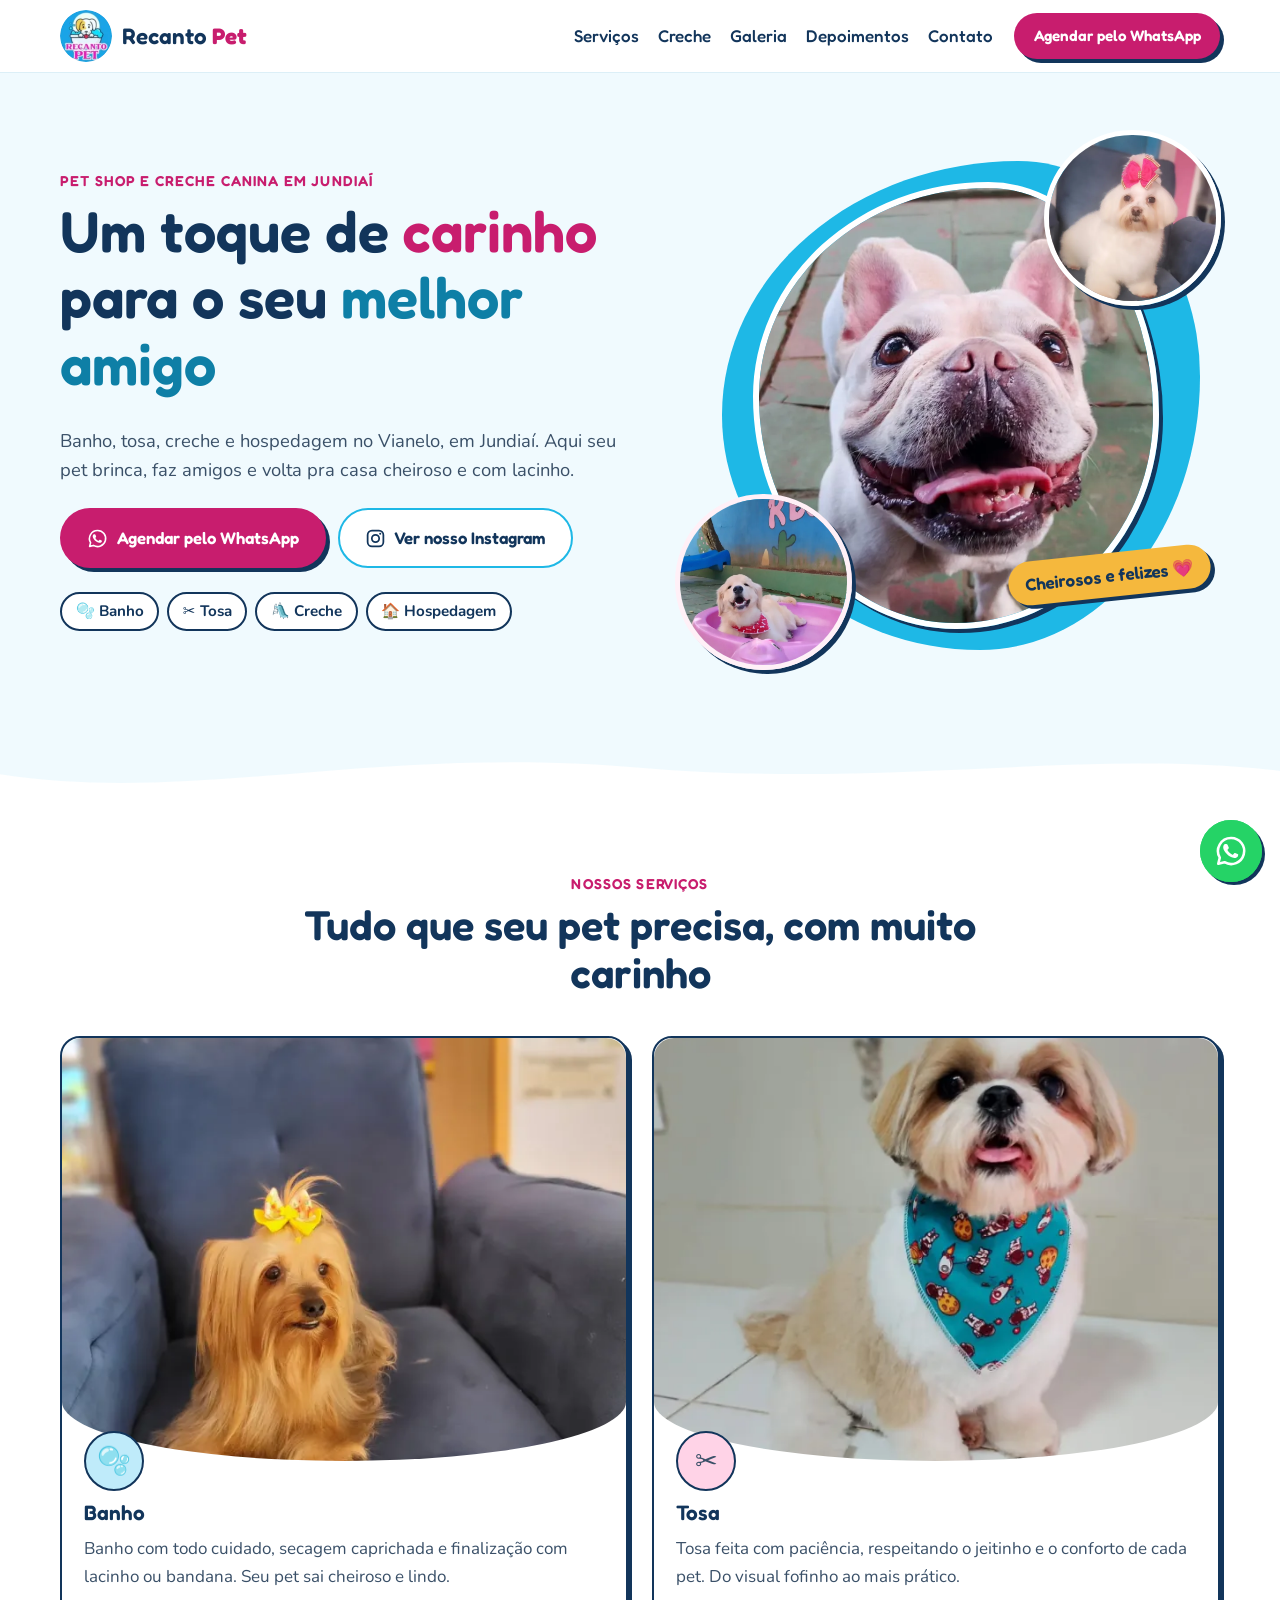
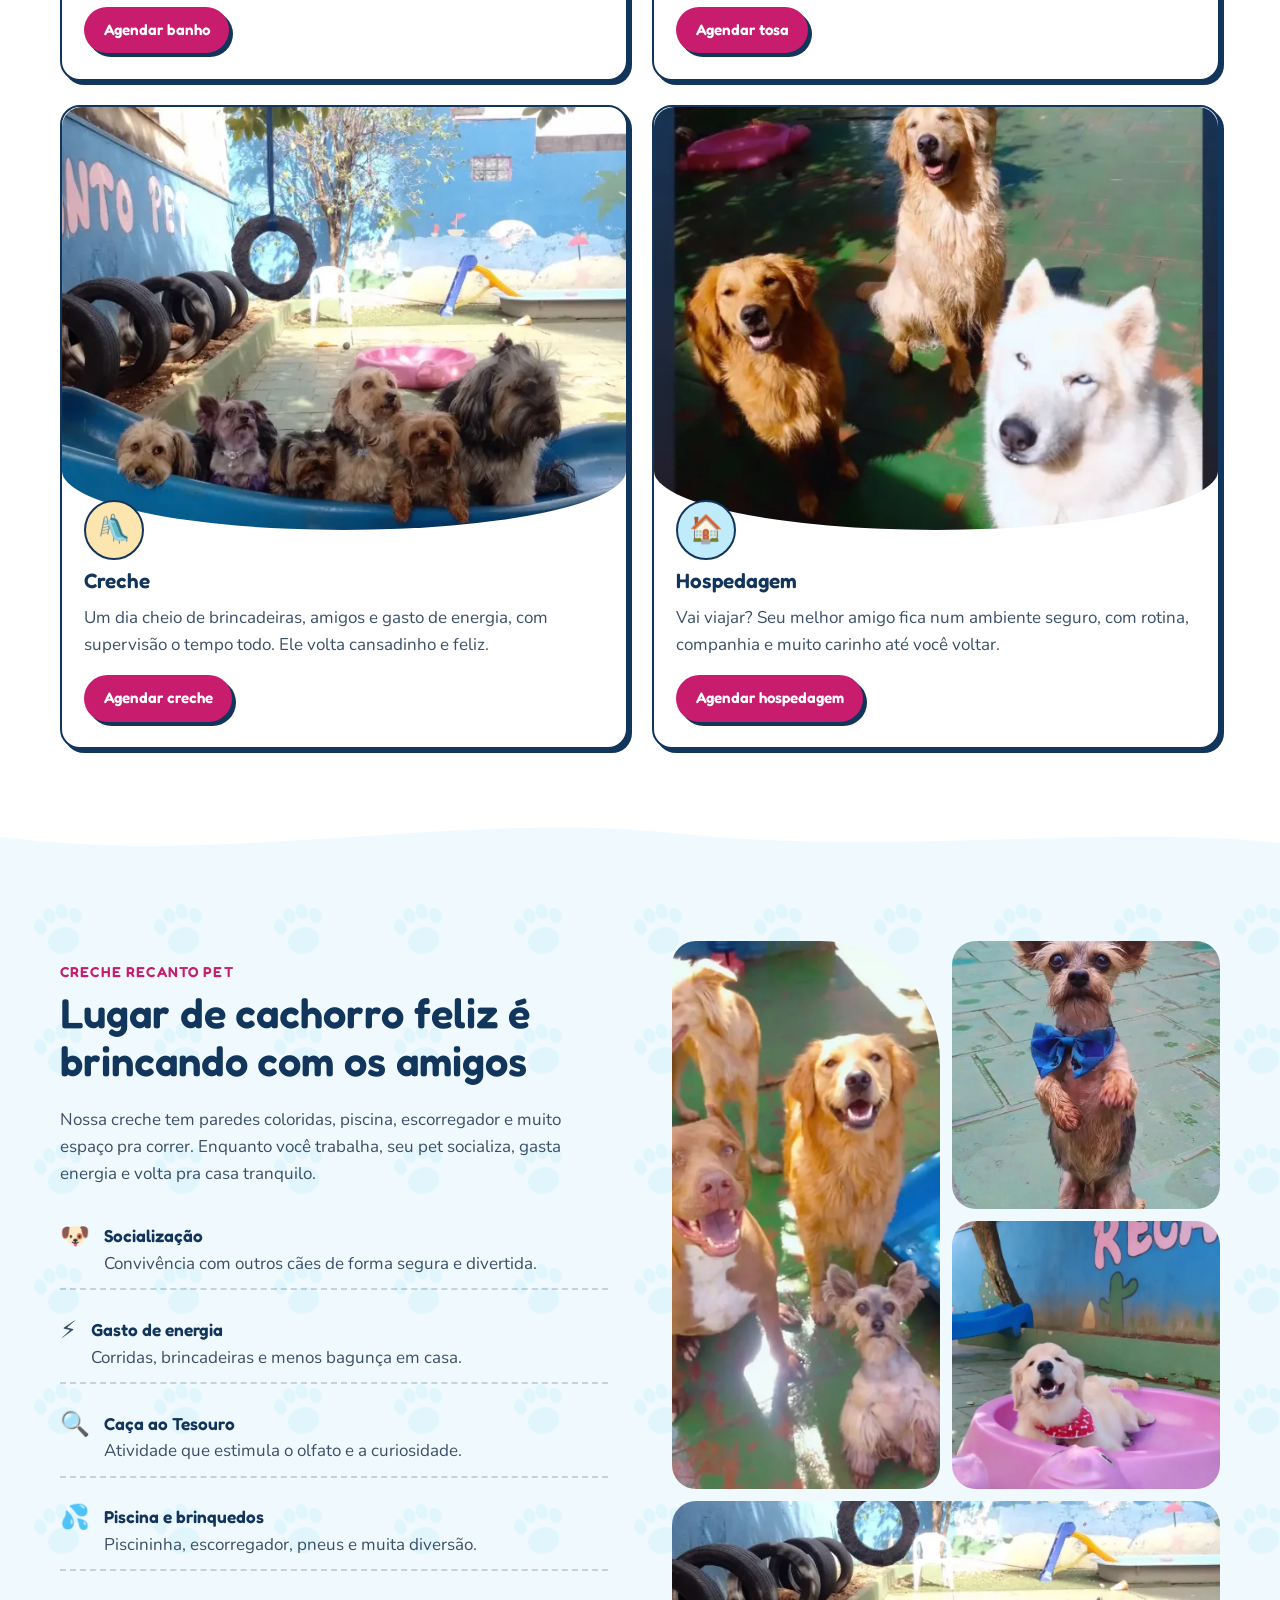
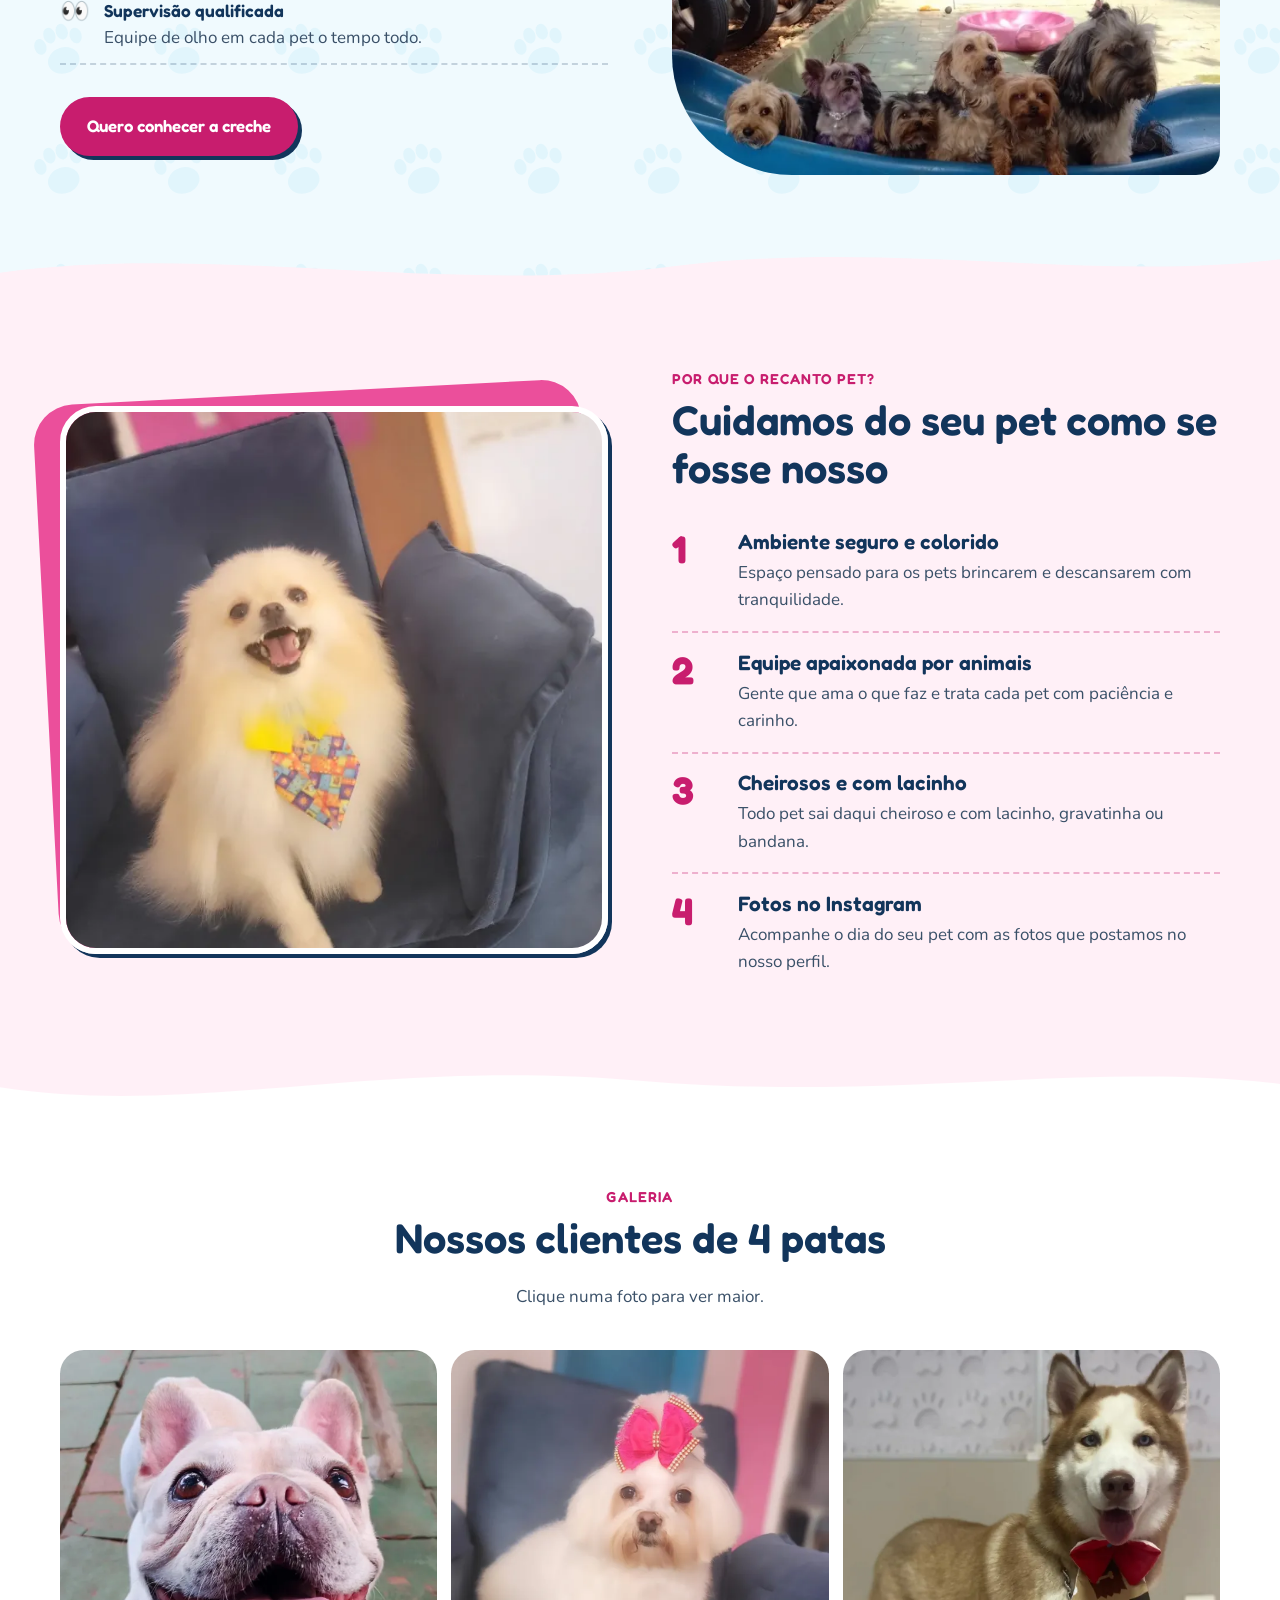
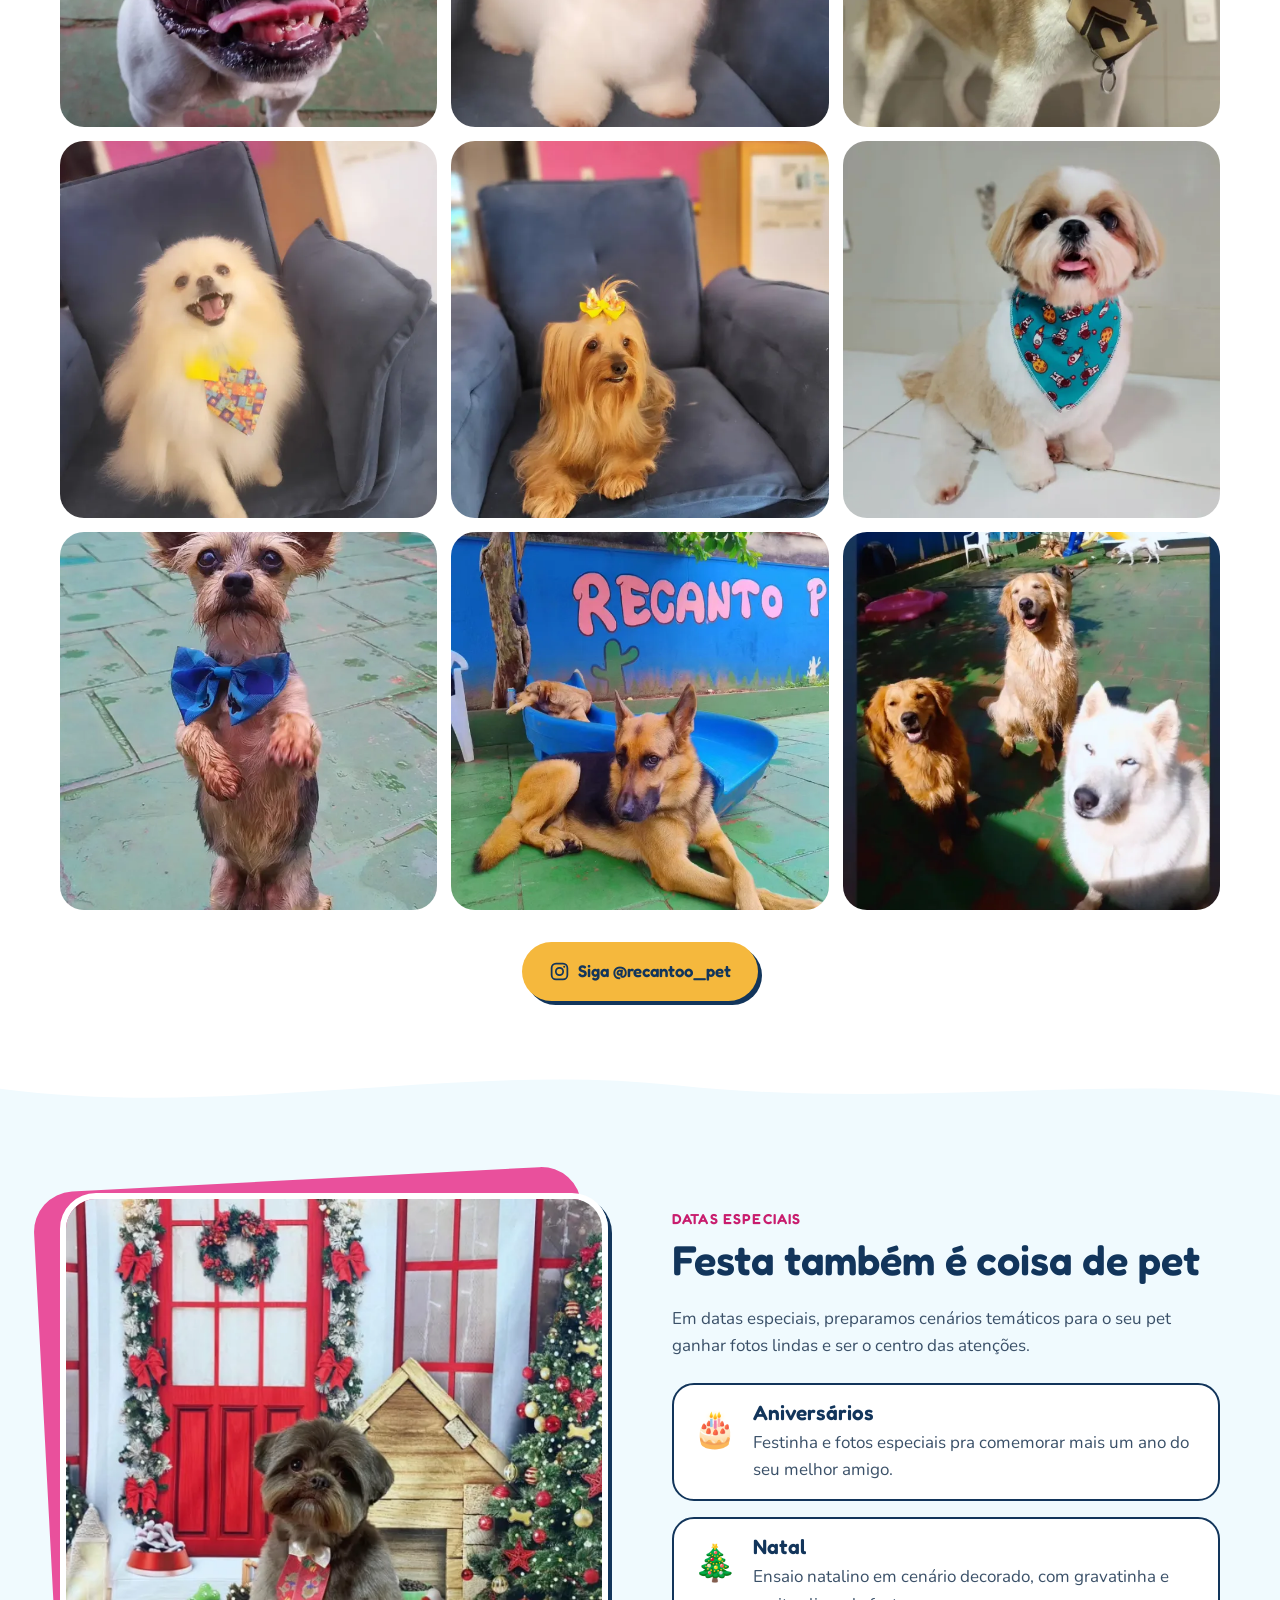
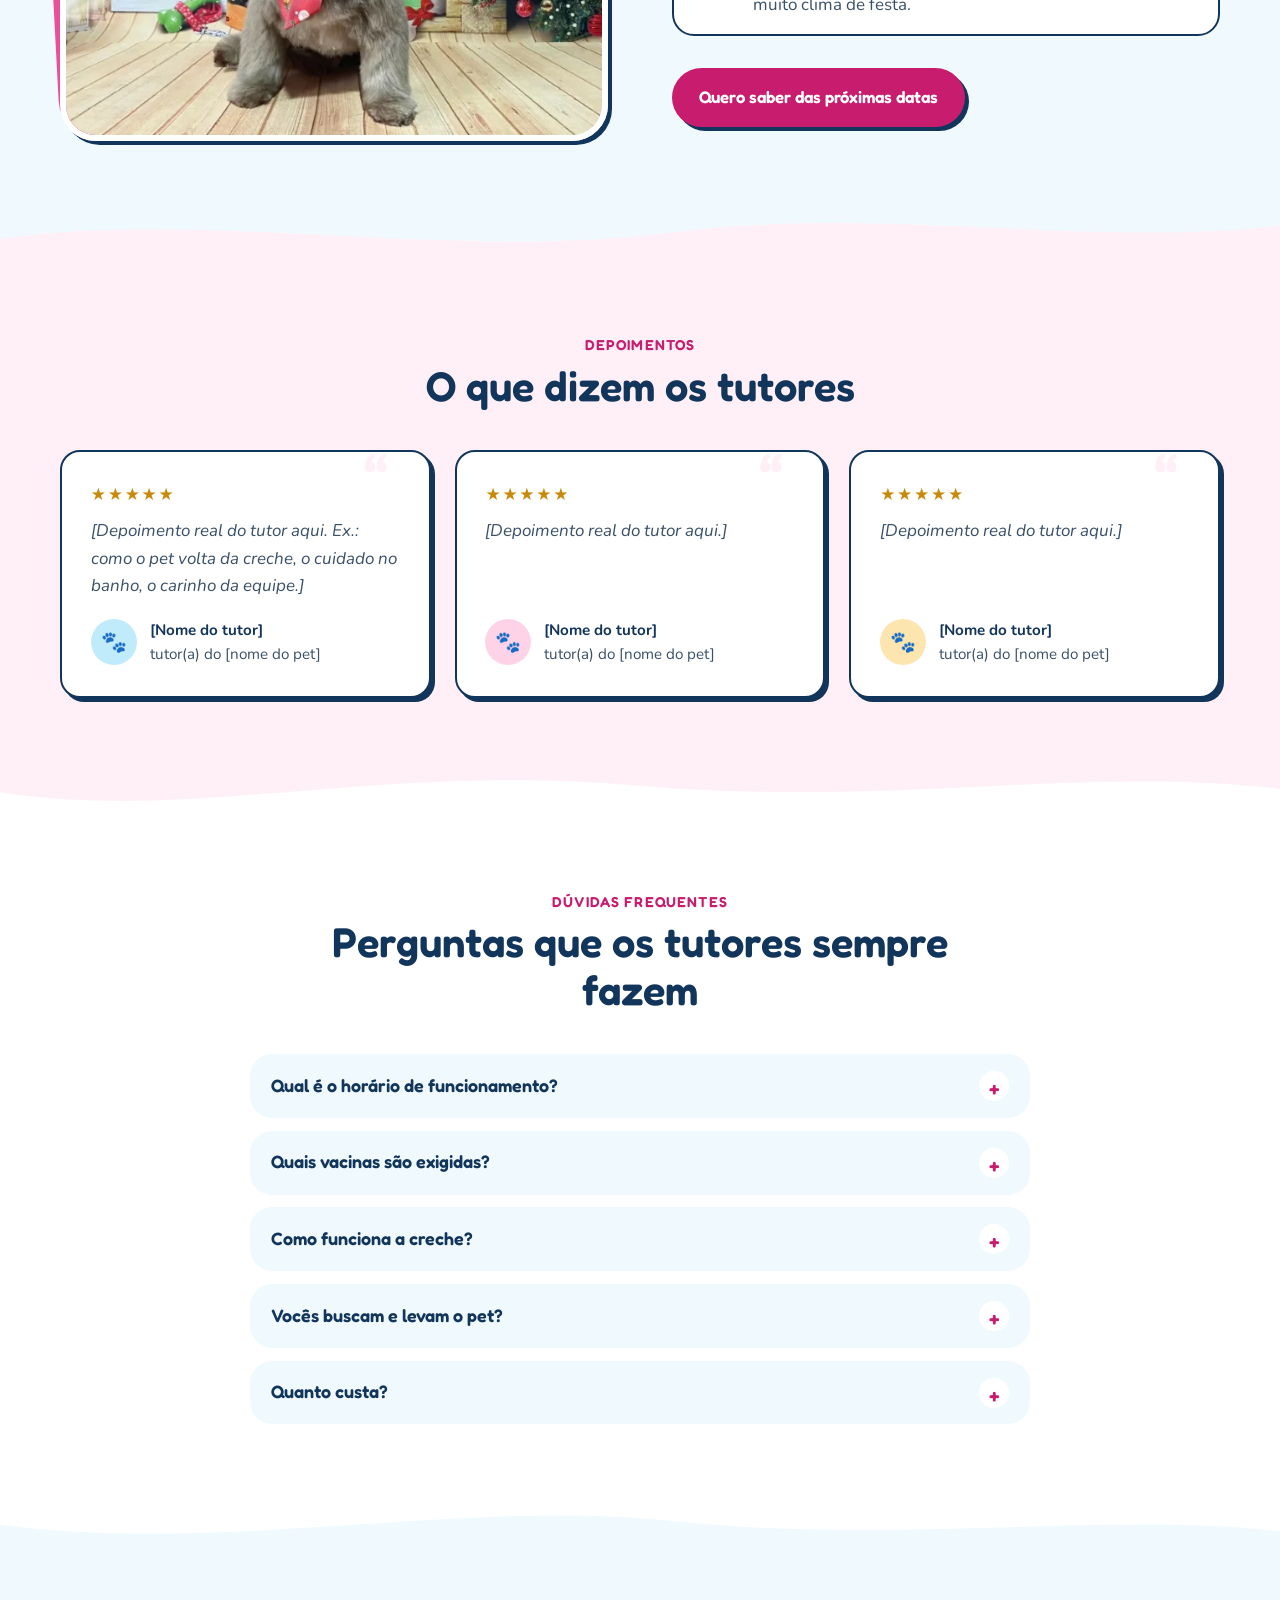
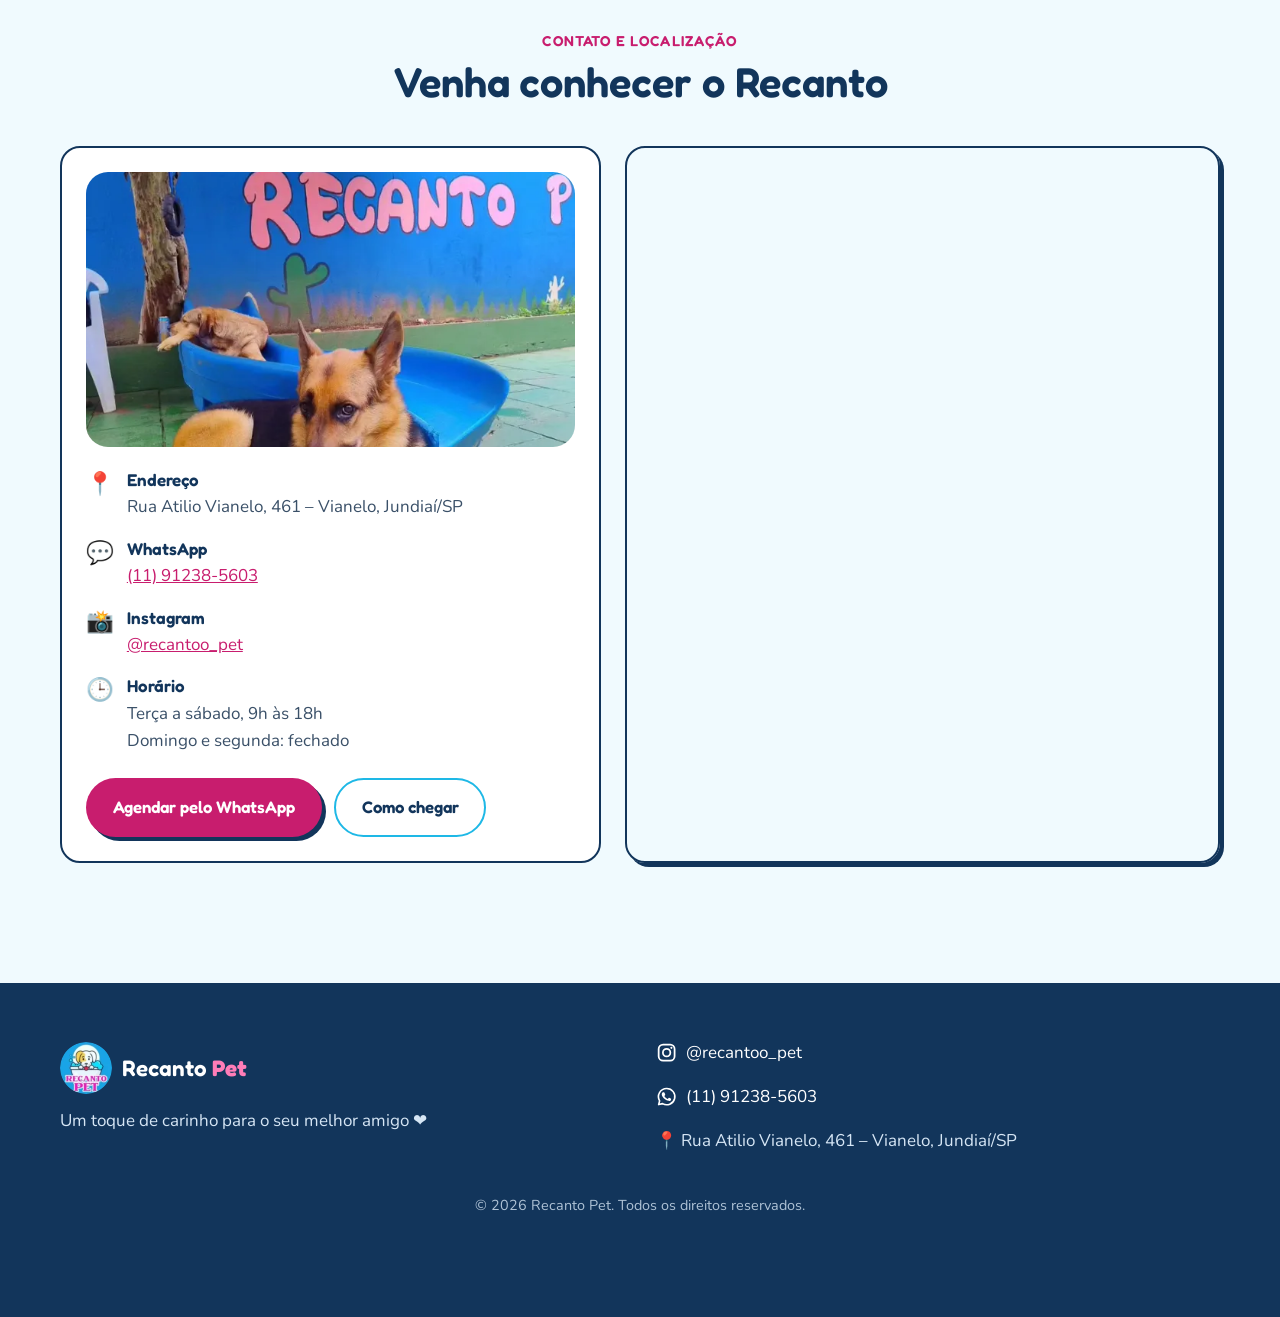
==== index.html @ be32849e "Primeiro commit" ====
<!doctype html>
<html lang="pt-BR">
<head>
<meta charset="utf-8">
<meta name="viewport" content="width=device-width, initial-scale=1">
<title>Recanto Pet | Banho, Tosa, Creche e Hospedagem em Jundiaí</title>
<meta name="description" content="Banho, tosa, creche e hospedagem para cães no Vianelo, em Jundiaí/SP. Ambiente seguro e colorido, equipe apaixonada por animais e muito carinho. Agende pelo WhatsApp!">
<meta name="theme-color" content="#1EB8E6">
<link rel="canonical" href="https://recantopet.pages.dev/">
<meta property="og:type" content="website">
<meta property="og:url" content="https://recantopet.pages.dev/">
<meta property="og:locale" content="pt_BR">
<meta property="og:site_name" content="Recanto Pet">
<meta property="og:title" content="Recanto Pet | Banho, Tosa, Creche e Hospedagem em Jundiaí">
<meta property="og:description" content="Um toque de carinho para o seu melhor amigo ❤️">
<meta property="og:image" content="https://recantopet.pages.dev/assets/img/recanto-pet-banho-tosa-creche-jundiai-og.jpg">
<meta property="og:image:width" content="1200">
<meta property="og:image:height" content="630">
<meta property="og:image:alt" content="Recanto Pet – Um toque de carinho para o seu melhor amigo">
<meta name="twitter:card" content="summary_large_image">
<link rel="icon" type="image/png" sizes="32x32" href="favicon-32.png">
<link rel="apple-touch-icon" href="apple-touch-icon.png">
<link rel="manifest" href="site.webmanifest">
<link rel="preconnect" href="https://fonts.googleapis.com">
<link rel="preconnect" href="https://fonts.gstatic.com" crossorigin>
<link href="https://fonts.googleapis.com/css2?family=Fredoka:wght@500;600;700&family=Nunito:wght@400;600;700;800&display=swap" rel="stylesheet">
<link rel="preload" as="image" imagesrcset="assets/img/bulldog-frances-sorriso-640.webp 640w, assets/img/bulldog-frances-sorriso-1080.webp 1080w" imagesizes="(min-width:900px) 540px, 92vw">
<link rel="stylesheet" href="style.css">
<script>document.documentElement.classList.add('js')</script>

<script type="application/ld+json">
{
  "@context": "https://schema.org",
  "@type": ["PetStore", "LocalBusiness"],
  "name": "Recanto Pet",
  "slogan": "Um toque de carinho para o seu melhor amigo",
  "description": "Banho, tosa, creche e hospedagem para cães em Jundiaí/SP.",
  "url": "https://recantopet.pages.dev/",
  "image": "https://recantopet.pages.dev/assets/img/recanto-pet-banho-tosa-creche-jundiai-og.jpg",
  "logo": "https://recantopet.pages.dev/assets/img/icone-192.png",
  "telephone": "+55-11-91238-5603",
  "openingHoursSpecification": [{"@type": "OpeningHoursSpecification", "dayOfWeek": ["Tuesday","Wednesday","Thursday","Friday","Saturday"], "opens": "09:00", "closes": "18:00"}],
  "address": {
    "@type": "PostalAddress",
    "streetAddress": "Rua Atilio Vianelo, 461 – Vianelo",
    "addressLocality": "Jundiaí",
    "addressRegion": "SP",
    "addressCountry": "BR"
  },
  "areaServed": "Jundiaí – SP",
  "sameAs": ["https://www.instagram.com/recantoo_pet/"],
  "makesOffer": [
    {"@type": "Offer", "itemOffered": {"@type": "Service", "name": "Banho"}},
    {"@type": "Offer", "itemOffered": {"@type": "Service", "name": "Tosa"}},
    {"@type": "Offer", "itemOffered": {"@type": "Service", "name": "Creche canina"}},
    {"@type": "Offer", "itemOffered": {"@type": "Service", "name": "Hospedagem"}}
  ]
}
</script>
</head>
<body>
<a class="skip" href="#conteudo">Pular para o conteúdo</a>

<!-- ============ HEADER ============ -->
<header class="header">
  <div class="container header-inner">
    <a href="#inicio" class="brand" aria-label="Recanto Pet – voltar ao início">
      <img src="assets/img/recanto-pet-logo-104.webp" alt="" width="52" height="52">
      <span>Recanto <b>Pet</b></span>
    </a>
    <button class="menu-toggle" aria-expanded="false" aria-controls="menu" aria-label="Abrir menu">
      <span></span><span></span><span></span>
    </button>
    <nav id="menu" class="nav" aria-label="Menu principal">
      <a href="#servicos">Serviços</a>
      <a href="#creche">Creche</a>
      <a href="#galeria">Galeria</a>
      <a href="#depoimentos">Depoimentos</a>
      <a href="#contato">Contato</a>
      <a class="btn btn-pink btn-sm" href="https://api.whatsapp.com/send?phone=5511912385603&text=Ol%C3%A1!%20Vim%20pelo%20site%20e%20gostaria%20de%20agendar%20um%20hor%C3%A1rio%20para%20meu%20pet%20%F0%9F%90%B6" target="_blank" rel="noopener">Agendar pelo WhatsApp</a>
    </nav>
  </div>
</header>

<main id="conteudo">

<!-- ============ HERO ============ -->
<section id="inicio" class="hero bg-blue">
  <div class="bubbles" aria-hidden="true"><i></i><i></i><i></i><i></i><i></i><i></i></div>
  <div class="container hero-grid">
    <div class="hero-text reveal">
      <p class="eyebrow">Pet shop e creche canina em Jundiaí</p>
      <h1>Um toque de <span class="hl-pink">carinho</span> para o seu <span class="hl-blue">melhor amigo</span></h1>
      <p class="lead">Banho, tosa, creche e hospedagem no Vianelo, em Jundiaí. Aqui seu pet brinca, faz amigos e volta pra casa cheiroso e com lacinho.</p>
      <div class="cta-row">
        <a class="btn btn-pink" href="https://api.whatsapp.com/send?phone=5511912385603&text=Ol%C3%A1!%20Vim%20pelo%20site%20e%20gostaria%20de%20agendar%20um%20hor%C3%A1rio%20para%20meu%20pet%20%F0%9F%90%B6" target="_blank" rel="noopener">
          <svg class="ico" viewBox="0 0 24 24" aria-hidden="true"><use href="#i-wa"/></svg> Agendar pelo WhatsApp
        </a>
        <a class="btn btn-ghost" href="https://www.instagram.com/recantoo_pet/" target="_blank" rel="noopener">
          <svg class="ico" viewBox="0 0 24 24" aria-hidden="true"><use href="#i-ig"/></svg> Ver nosso Instagram
        </a>
      </div>
      <ul class="chips" aria-label="Serviços">
        <li>🫧 Banho</li><li>✂️ Tosa</li><li>🛝 Creche</li><li>🏠 Hospedagem</li>
      </ul>
    </div>

    <div class="hero-collage reveal" aria-label="Fotos de clientes do Recanto Pet">
      <div class="blob-bg" aria-hidden="true"></div>
      <img class="hc-main" src="assets/img/bulldog-frances-sorriso-1080.webp" srcset="assets/img/bulldog-frances-sorriso-640.webp 640w, assets/img/bulldog-frances-sorriso-1080.webp 1080w" sizes="(min-width:900px) 540px, 92vw" alt="Bulldog francês branco sorrindo com a língua de fora no pátio da creche" width="1246" height="1440" fetchpriority="high">
      <img class="hc-a" src="assets/img/banho-tosa-maltes-laco-1080.webp" srcset="assets/img/banho-tosa-maltes-laco-640.webp 640w, assets/img/banho-tosa-maltes-laco-1080.webp 1080w" sizes="180px" alt="Maltês branquinho após o banho, com laço pink de strass" width="1298" height="1440" loading="lazy">
      <img class="hc-b" src="assets/img/creche-filhote-piscina-1080.webp" srcset="assets/img/creche-filhote-piscina-640.webp 640w, assets/img/creche-filhote-piscina-1080.webp 1080w" sizes="180px" alt="Filhote de golden retriever sorrindo dentro da piscininha rosa" width="1440" height="1678" loading="lazy">
      <span class="sticker">Cheirosos e felizes 💗</span>
    </div>
  </div>
  <svg class="wave" viewBox="0 0 1440 90" preserveAspectRatio="none" aria-hidden="true" style="color:#fff"><path d="M0,50 C220,95 420,5 720,40 C1000,72 1220,10 1440,45 L1440,90 L0,90Z"/></svg>
</section>

<!-- ============ SERVIÇOS ============ -->
<section id="servicos" class="section bg-white">
  <div class="container">
    <header class="section-head reveal">
      <p class="eyebrow">Nossos serviços</p>
      <h2>Tudo que seu pet precisa, com muito carinho</h2>
    </header>
    <div class="cards-4">
      <article class="service reveal">
        <div class="service-photo"><img src="assets/img/banho-tosa-yorkshire-laco-1080.webp" srcset="assets/img/banho-tosa-yorkshire-laco-640.webp 640w, assets/img/banho-tosa-yorkshire-laco-1080.webp 1080w" sizes="(min-width:1160px) 560px, (min-width:640px) 46vw, 92vw" alt="Yorkshire de pelo longo e brilhante com laço amarelo, sentado no sofá azul" loading="lazy" width="1440" height="1440"></div>
        <span class="badge b-blue" aria-hidden="true">🫧</span>
        <h3>Banho</h3>
        <p>Banho com todo cuidado, secagem caprichada e finalização com lacinho ou bandana. Seu pet sai cheiroso e lindo.</p>
        <a class="btn btn-pink btn-sm" href="https://api.whatsapp.com/send?phone=5511912385603&text=Ol%C3%A1!%20Vim%20pelo%20site%20e%20gostaria%20de%20agendar%20um%20banho%20para%20meu%20pet%20%F0%9F%90%B6" target="_blank" rel="noopener">Agendar banho</a>
      </article>
      <article class="service reveal">
        <div class="service-photo"><img src="assets/img/banho-tosa-shihtzu-bandana-1080.webp" srcset="assets/img/banho-tosa-shihtzu-bandana-640.webp 640w, assets/img/banho-tosa-shihtzu-bandana-1080.webp 1080w" sizes="(min-width:1160px) 560px, (min-width:640px) 46vw, 92vw" alt="Shih tzu tosado com bandana azul de astronautas" loading="lazy" width="1440" height="1440"></div>
        <span class="badge b-pink" aria-hidden="true">✂️</span>
        <h3>Tosa</h3>
        <p>Tosa feita com paciência, respeitando o jeitinho e o conforto de cada pet. Do visual fofinho ao mais prático.</p>
        <a class="btn btn-pink btn-sm" href="https://api.whatsapp.com/send?phone=5511912385603&text=Ol%C3%A1!%20Vim%20pelo%20site%20e%20gostaria%20de%20agendar%20uma%20tosa%20para%20meu%20pet%20%F0%9F%90%B6" target="_blank" rel="noopener">Agendar tosa</a>
      </article>
      <article class="service reveal">
        <div class="service-photo"><img src="assets/img/creche-turma-escorregador-1080.webp" srcset="assets/img/creche-turma-escorregador-640.webp 640w, assets/img/creche-turma-escorregador-1080.webp 1080w" sizes="(min-width:1160px) 560px, (min-width:640px) 46vw, 92vw" alt="Turminha de seis cachorros pequenos juntinhos no escorregador azul da creche" loading="lazy" width="1080" height="1080"></div>
        <span class="badge b-yellow" aria-hidden="true">🛝</span>
        <h3>Creche</h3>
        <p>Um dia cheio de brincadeiras, amigos e gasto de energia, com supervisão o tempo todo. Ele volta cansadinho e feliz.</p>
        <a class="btn btn-pink btn-sm" href="https://api.whatsapp.com/send?phone=5511912385603&text=Ol%C3%A1!%20Vim%20pelo%20site%20e%20gostaria%20de%20saber%20sobre%20a%20creche%20para%20meu%20pet%20%F0%9F%90%B6" target="_blank" rel="noopener">Agendar creche</a>
      </article>
      <article class="service reveal">
        <div class="service-photo"><img src="assets/img/creche-goldens-husky-1080.webp" srcset="assets/img/creche-goldens-husky-640.webp 640w, assets/img/creche-goldens-husky-1080.webp 1080w" sizes="(min-width:1160px) 560px, (min-width:640px) 46vw, 92vw" alt="Dois golden retrievers e um husky branco de olhos azuis sentados no pátio ao sol" loading="lazy" width="1251" height="1440"></div>
        <span class="badge b-blue" aria-hidden="true">🏠</span>
        <h3>Hospedagem</h3>
        <p>Vai viajar? Seu melhor amigo fica num ambiente seguro, com rotina, companhia e muito carinho até você voltar.</p>
        <a class="btn btn-pink btn-sm" href="https://api.whatsapp.com/send?phone=5511912385603&text=Ol%C3%A1!%20Vim%20pelo%20site%20e%20gostaria%20de%20saber%20sobre%20a%20hospedagem%20para%20meu%20pet%20%F0%9F%90%B6" target="_blank" rel="noopener">Agendar hospedagem</a>
      </article>
    </div>
  </div>
  <svg class="wave" viewBox="0 0 1440 90" preserveAspectRatio="none" aria-hidden="true" style="color:#F0FAFE"><path d="M0,40 C260,85 520,0 760,35 C1010,70 1240,20 1440,50 L1440,90 L0,90Z"/></svg>
</section>

<!-- ============ CRECHE ============ -->
<section id="creche" class="section bg-blue paws">
  <div class="container split">
    <div class="split-text reveal">
      <p class="eyebrow">Creche Recanto Pet</p>
      <h2>Lugar de cachorro feliz é brincando com os amigos</h2>
      <p>Nossa creche tem paredes coloridas, piscina, escorregador e muito espaço pra correr. Enquanto você trabalha, seu pet socializa, gasta energia e volta pra casa tranquilo.</p>
      <ul class="feature-list">
        <li><span aria-hidden="true">🐶</span><div><b>Socialização</b>Convivência com outros cães de forma segura e divertida.</div></li>
        <li><span aria-hidden="true">⚡</span><div><b>Gasto de energia</b>Corridas, brincadeiras e menos bagunça em casa.</div></li>
        <li><span aria-hidden="true">🔍</span><div><b>Caça ao Tesouro</b>Atividade que estimula o olfato e a curiosidade.</div></li>
        <li><span aria-hidden="true">💦</span><div><b>Piscina e brinquedos</b>Piscininha, escorregador, pneus e muita diversão.</div></li>
        <li><span aria-hidden="true">👀</span><div><b>Supervisão qualificada</b>Equipe de olho em cada pet o tempo todo.</div></li>
      </ul>
      <a class="btn btn-pink" href="https://api.whatsapp.com/send?phone=5511912385603&text=Ol%C3%A1!%20Vim%20pelo%20site%20e%20gostaria%20de%20saber%20sobre%20a%20creche%20para%20meu%20pet%20%F0%9F%90%B6" target="_blank" rel="noopener">Quero conhecer a creche</a>
    </div>
    <div class="mosaic reveal">
      <img class="m1" src="assets/img/creche-turma-pitbull-golden-1080.webp" srcset="assets/img/creche-turma-pitbull-golden-640.webp 640w, assets/img/creche-turma-pitbull-golden-1080.webp 1080w" sizes="(min-width:900px) 280px, 46vw" alt="Pitbull, golden retriever e yorkshire brincando juntos no pátio molhado" loading="lazy" width="1080" height="1440">
      <img class="m2" src="assets/img/creche-yorkie-gravata-azul-1080.webp" srcset="assets/img/creche-yorkie-gravata-azul-640.webp 640w, assets/img/creche-yorkie-gravata-azul-1080.webp 1080w" sizes="(min-width:900px) 280px, 46vw" alt="Yorkshire em pé nas patinhas traseiras usando gravatinha azul de patinhas" loading="lazy" width="1152" height="1440">
      <img class="m3" src="assets/img/creche-filhote-piscina-1080.webp" srcset="assets/img/creche-filhote-piscina-640.webp 640w, assets/img/creche-filhote-piscina-1080.webp 1080w" sizes="(min-width:900px) 280px, 46vw" alt="Filhote de golden retriever com bandana vermelha relaxando na piscininha rosa" loading="lazy" width="1440" height="1678">
      <img class="m4" src="assets/img/creche-turma-escorregador-1080.webp" srcset="assets/img/creche-turma-escorregador-640.webp 640w, assets/img/creche-turma-escorregador-1080.webp 1080w" sizes="(min-width:900px) 280px, 46vw" alt="Seis cachorrinhos pequenos posando no escorregador azul do pátio" loading="lazy" width="1080" height="1080">
    </div>
  </div>
  <svg class="wave" viewBox="0 0 1440 90" preserveAspectRatio="none" aria-hidden="true" style="color:#FFF0F7"><path d="M0,55 C240,10 500,90 760,45 C1000,5 1230,70 1440,35 L1440,90 L0,90Z"/></svg>
</section>

<!-- ============ POR QUE ============ -->
<section id="sobre" class="section bg-pink">
  <div class="container split">
    <figure class="framed reveal">
      <img src="assets/img/banho-tosa-spitz-gravata-1080.webp" srcset="assets/img/banho-tosa-spitz-gravata-640.webp 640w, assets/img/banho-tosa-spitz-gravata-1080.webp 1080w" sizes="(min-width:900px) 540px, 92vw" alt="Spitz alemão branco sorrindo com gravatinha colorida no sofá azul" loading="lazy" width="1202" height="1440">
    </figure>
    <div class="split-text reveal">
      <p class="eyebrow">Por que o Recanto Pet?</p>
      <h2>Cuidamos do seu pet como se fosse nosso</h2>
      <ol class="why">
        <li><span class="why-n" aria-hidden="true">1</span><div><h3>Ambiente seguro e colorido</h3><p>Espaço pensado para os pets brincarem e descansarem com tranquilidade.</p></div></li>
        <li><span class="why-n" aria-hidden="true">2</span><div><h3>Equipe apaixonada por animais</h3><p>Gente que ama o que faz e trata cada pet com paciência e carinho.</p></div></li>
        <li><span class="why-n" aria-hidden="true">3</span><div><h3>Cheirosos e com lacinho</h3><p>Todo pet sai daqui cheiroso e com lacinho, gravatinha ou bandana.</p></div></li>
        <li><span class="why-n" aria-hidden="true">4</span><div><h3>Fotos no Instagram</h3><p>Acompanhe o dia do seu pet com as fotos que postamos no nosso perfil.</p></div></li>
      </ol>
    </div>
  </div>
  <svg class="wave" viewBox="0 0 1440 90" preserveAspectRatio="none" aria-hidden="true" style="color:#fff"><path d="M0,50 C220,95 420,5 720,40 C1000,72 1220,10 1440,45 L1440,90 L0,90Z"/></svg>
</section>

<!-- ============ GALERIA ============ -->
<section id="galeria" class="section bg-white">
  <div class="container">
    <header class="section-head reveal">
      <p class="eyebrow">Galeria</p>
      <h2>Nossos clientes de 4 patas</h2>
      <p>Clique numa foto para ver maior.</p>
    </header>
    <div class="gallery reveal">
      <a href="assets/img/bulldog-frances-sorriso-1080.webp"><img src="assets/img/bulldog-frances-sorriso-1080.webp" srcset="assets/img/bulldog-frances-sorriso-640.webp 640w, assets/img/bulldog-frances-sorriso-1080.webp 1080w" sizes="(min-width:1160px) 380px, 32vw" alt="Bulldog francês branco sorrindo para a câmera" loading="lazy" width="1246" height="1440"></a>
      <a href="assets/img/banho-tosa-maltes-laco-1080.webp"><img src="assets/img/banho-tosa-maltes-laco-1080.webp" srcset="assets/img/banho-tosa-maltes-laco-640.webp 640w, assets/img/banho-tosa-maltes-laco-1080.webp 1080w" sizes="(min-width:1160px) 380px, 32vw" alt="Maltês branco com laço pink de strass após o banho" loading="lazy" width="1298" height="1440"></a>
      <a href="assets/img/banho-tosa-husky-gravata-1080.webp"><img src="assets/img/banho-tosa-husky-gravata-1080.webp" srcset="assets/img/banho-tosa-husky-gravata-640.webp 640w, assets/img/banho-tosa-husky-gravata-1080.webp 1080w" sizes="(min-width:1160px) 380px, 32vw" alt="Husky siberiano avermelhado de gravata com gola vermelha" loading="lazy" width="1440" height="1440"></a>
      <a href="assets/img/banho-tosa-spitz-gravata-1080.webp"><img src="assets/img/banho-tosa-spitz-gravata-1080.webp" srcset="assets/img/banho-tosa-spitz-gravata-640.webp 640w, assets/img/banho-tosa-spitz-gravata-1080.webp 1080w" sizes="(min-width:1160px) 380px, 32vw" alt="Spitz alemão branco sorrindo com gravatinha colorida no sofá azul" loading="lazy" width="1202" height="1440"></a>
      <a href="assets/img/banho-tosa-yorkshire-laco-1080.webp"><img src="assets/img/banho-tosa-yorkshire-laco-1080.webp" srcset="assets/img/banho-tosa-yorkshire-laco-640.webp 640w, assets/img/banho-tosa-yorkshire-laco-1080.webp 1080w" sizes="(min-width:1160px) 380px, 32vw" alt="Yorkshire de pelo longo com laço amarelo no sofá azul" loading="lazy" width="1440" height="1440"></a>
      <a href="assets/img/banho-tosa-shihtzu-bandana-1080.webp"><img src="assets/img/banho-tosa-shihtzu-bandana-1080.webp" srcset="assets/img/banho-tosa-shihtzu-bandana-640.webp 640w, assets/img/banho-tosa-shihtzu-bandana-1080.webp 1080w" sizes="(min-width:1160px) 380px, 32vw" alt="Shih tzu com bandana azul de astronautas" loading="lazy" width="1440" height="1440"></a>
      <a href="assets/img/creche-yorkie-gravata-azul-1080.webp"><img src="assets/img/creche-yorkie-gravata-azul-1080.webp" srcset="assets/img/creche-yorkie-gravata-azul-640.webp 640w, assets/img/creche-yorkie-gravata-azul-1080.webp 1080w" sizes="(min-width:1160px) 380px, 32vw" alt="Yorkshire em pé com gravatinha azul" loading="lazy" width="1152" height="1440"></a>
      <a href="assets/img/creche-pastor-fachada-1080.webp"><img src="assets/img/creche-pastor-fachada-1080.webp" srcset="assets/img/creche-pastor-fachada-640.webp 640w, assets/img/creche-pastor-fachada-1080.webp 1080w" sizes="(min-width:1160px) 380px, 32vw" alt="Pastor alemão deitado em frente ao muro pintado do Recanto Pet" loading="lazy" width="1440" height="1800"></a>
      <a href="assets/img/creche-goldens-husky-1080.webp"><img src="assets/img/creche-goldens-husky-1080.webp" srcset="assets/img/creche-goldens-husky-640.webp 640w, assets/img/creche-goldens-husky-1080.webp 1080w" sizes="(min-width:1160px) 380px, 32vw" alt="Dois goldens e um husky branco no pátio da creche" loading="lazy" width="1251" height="1440"></a>
    </div>
    <div class="center reveal">
      <a class="btn btn-ig" href="https://www.instagram.com/recantoo_pet/" target="_blank" rel="noopener">
        <svg class="ico" viewBox="0 0 24 24" aria-hidden="true"><use href="#i-ig"/></svg> Siga @recantoo_pet
      </a>
    </div>
  </div>
  <svg class="wave" viewBox="0 0 1440 90" preserveAspectRatio="none" aria-hidden="true" style="color:#F0FAFE"><path d="M0,40 C260,85 520,0 760,35 C1010,70 1240,20 1440,50 L1440,90 L0,90Z"/></svg>
</section>

<!-- ============ DATAS ESPECIAIS ============ -->
<section id="datas" class="section bg-blue">
  <div class="container split split-rev">
    <div class="split-text reveal">
      <p class="eyebrow">Datas especiais</p>
      <h2>Festa também é coisa de pet</h2>
      <p>Em datas especiais, preparamos cenários temáticos para o seu pet ganhar fotos lindas e ser o centro das atenções.</p>
      <div class="event-cards">
        <div class="event"><span aria-hidden="true">🎂</span><div><h3>Aniversários</h3><p>Festinha e fotos especiais pra comemorar mais um ano do seu melhor amigo.</p></div></div>
        <div class="event"><span aria-hidden="true">🎄</span><div><h3>Natal</h3><p>Ensaio natalino em cenário decorado, com gravatinha e muito clima de festa.</p></div></div>
      </div>
      <a class="btn btn-pink" href="https://api.whatsapp.com/send?phone=5511912385603&text=Ol%C3%A1!%20Vim%20pelo%20site%20e%20gostaria%20de%20saber%20sobre%20os%20ensaios%20tem%C3%A1ticos%20%F0%9F%90%B6" target="_blank" rel="noopener">Quero saber das próximas datas</a>
    </div>
    <figure class="framed reveal">
      <img src="assets/img/natal-cenario-1080.webp" srcset="assets/img/natal-cenario-640.webp 640w, assets/img/natal-cenario-1080.webp 1080w" sizes="(min-width:900px) 540px, 92vw" alt="Cachorrinho de pelagem chocolate com gravata natalina em cenário de Natal com árvore, porta vermelha e casinha" loading="lazy" width="1440" height="1440">
    </figure>
  </div>
  <svg class="wave" viewBox="0 0 1440 90" preserveAspectRatio="none" aria-hidden="true" style="color:#FFF0F7"><path d="M0,55 C240,10 500,90 760,45 C1000,5 1230,70 1440,35 L1440,90 L0,90Z"/></svg>
</section>

<!-- ============ DEPOIMENTOS ============ -->
<!-- EDITAR: troque os 3 textos abaixo por feedbacks reais de tutores (nome, nome do pet e o depoimento). -->
<section id="depoimentos" class="section bg-pink">
  <div class="container">
    <header class="section-head reveal">
      <p class="eyebrow">Depoimentos</p>
      <h2>O que dizem os tutores</h2>
    </header>
    <div class="cards-3">
      <figure class="quote reveal">
        <div class="stars" aria-label="5 estrelas">★★★★★</div>
        <blockquote>[Depoimento real do tutor aqui. Ex.: como o pet volta da creche, o cuidado no banho, o carinho da equipe.]</blockquote>
        <figcaption><span class="avatar" aria-hidden="true">🐾</span><span><b>[Nome do tutor]</b>tutor(a) do [nome do pet]</span></figcaption>
      </figure>
      <figure class="quote reveal">
        <div class="stars" aria-label="5 estrelas">★★★★★</div>
        <blockquote>[Depoimento real do tutor aqui.]</blockquote>
        <figcaption><span class="avatar a-pink" aria-hidden="true">🐾</span><span><b>[Nome do tutor]</b>tutor(a) do [nome do pet]</span></figcaption>
      </figure>
      <figure class="quote reveal">
        <div class="stars" aria-label="5 estrelas">★★★★★</div>
        <blockquote>[Depoimento real do tutor aqui.]</blockquote>
        <figcaption><span class="avatar a-yellow" aria-hidden="true">🐾</span><span><b>[Nome do tutor]</b>tutor(a) do [nome do pet]</span></figcaption>
      </figure>
    </div>
  </div>
  <svg class="wave" viewBox="0 0 1440 90" preserveAspectRatio="none" aria-hidden="true" style="color:#fff"><path d="M0,50 C220,95 420,5 720,40 C1000,72 1220,10 1440,45 L1440,90 L0,90Z"/></svg>
</section>

<!-- ============ FAQ ============ -->
<!-- EDITAR: complete as respostas marcadas com [ ] com as informações oficiais (vacinas, busca e entrega). -->
<section id="faq" class="section bg-white">
  <div class="container narrow">
    <header class="section-head reveal">
      <p class="eyebrow">Dúvidas frequentes</p>
      <h2>Perguntas que os tutores sempre fazem</h2>
    </header>
    <div class="faq reveal">
      <details>
        <summary>Qual é o horário de funcionamento?</summary>
        <p>De terça a sábado, das 9h às 18h. Domingo e segunda ficamos fechados. Dúvidas? Chame a gente no <a href="https://api.whatsapp.com/send?phone=5511912385603" target="_blank" rel="noopener">WhatsApp (11) 91238-5603</a> que respondemos rapidinho.</p>
      </details>
      <details>
        <summary>Quais vacinas são exigidas?</summary>
        <p>[Preencher com as vacinas exigidas.] Para a segurança de todos os pets, consulte a lista pelo WhatsApp antes do primeiro dia.</p>
      </details>
      <details>
        <summary>Como funciona a creche?</summary>
        <p>Seu pet passa o dia brincando com outros cães sob supervisão da equipe, com piscina, escorregador, brinquedos e atividades como a Caça ao Tesouro, que estimula o olfato e a curiosidade. [Completar com horários de entrada e saída e planos.]</p>
      </details>
      <details>
        <summary>Vocês buscam e levam o pet?</summary>
        <p>[Preencher se há leva e traz e para quais bairros.] Pergunte pelo WhatsApp que explicamos tudo.</p>
      </details>
      <details>
        <summary>Quanto custa?</summary>
        <p>Os valores dependem do porte, da pelagem e do serviço. Mande uma mensagem no WhatsApp contando sobre o seu pet que passamos o orçamento.</p>
      </details>
    </div>
  </div>
  <svg class="wave" viewBox="0 0 1440 90" preserveAspectRatio="none" aria-hidden="true" style="color:#F0FAFE"><path d="M0,40 C260,85 520,0 760,35 C1010,70 1240,20 1440,50 L1440,90 L0,90Z"/></svg>
</section>

<!-- ============ CONTATO ============ -->
<section id="contato" class="section bg-blue">
  <div class="container">
    <header class="section-head reveal">
      <p class="eyebrow">Contato e localização</p>
      <h2>Venha conhecer o Recanto</h2>
    </header>
    <div class="contact">
      <div class="contact-card reveal">
        <img class="contact-photo" src="assets/img/creche-pastor-fachada-1080.webp" srcset="assets/img/creche-pastor-fachada-640.webp 640w, assets/img/creche-pastor-fachada-1080.webp 1080w" sizes="(min-width:900px) 540px, 92vw" alt="Pastor alemão deitado no pátio em frente ao muro azul com o letreiro Recanto Pet" loading="lazy" width="1440" height="1800">
        <ul class="contact-list">
          <li><span aria-hidden="true">📍</span><div><b>Endereço</b>Rua Atilio Vianelo, 461 – Vianelo, Jundiaí/SP</div></li>
          <li><span aria-hidden="true">💬</span><div><b>WhatsApp</b><a href="https://api.whatsapp.com/send?phone=5511912385603&text=Ol%C3%A1!%20Vim%20pelo%20site%20e%20gostaria%20de%20agendar%20um%20hor%C3%A1rio%20para%20meu%20pet%20%F0%9F%90%B6" target="_blank" rel="noopener">(11) 91238-5603</a></div></li>
          <li><span aria-hidden="true">📸</span><div><b>Instagram</b><a href="https://www.instagram.com/recantoo_pet/" target="_blank" rel="noopener">@recantoo_pet</a></div></li>
          <li><span aria-hidden="true">🕒</span><div><b>Horário</b>Terça a sábado, 9h às 18h<br>Domingo e segunda: fechado</div></li>
        </ul>
        <div class="cta-row">
          <a class="btn btn-pink" href="https://api.whatsapp.com/send?phone=5511912385603&text=Ol%C3%A1!%20Vim%20pelo%20site%20e%20gostaria%20de%20agendar%20um%20hor%C3%A1rio%20para%20meu%20pet%20%F0%9F%90%B6" target="_blank" rel="noopener">Agendar pelo WhatsApp</a>
          <a class="btn btn-ghost" href="https://www.google.com/maps/search/?api=1&query=Rua+Atilio+Vianelo+461+Jundia%C3%AD+SP" target="_blank" rel="noopener">Como chegar</a>
        </div>
      </div>
      <div class="map reveal">
        <iframe title="Mapa: Recanto Pet, Rua Atilio Vianelo 461, Jundiaí" src="https://maps.google.com/maps?q=Rua%20Atilio%20Vianelo%2C%20461%2C%20Jundia%C3%AD%20-%20SP&z=16&output=embed" loading="lazy" referrerpolicy="no-referrer-when-downgrade"></iframe>
      </div>
    </div>
  </div>
</section>
</main>

<!-- ============ FOOTER ============ -->
<footer class="footer">
  <div class="container footer-grid">
    <div>
      <a href="#inicio" class="brand brand-light"><img src="assets/img/recanto-pet-logo-104.webp" alt="" width="52" height="52" loading="lazy"><span>Recanto <b>Pet</b></span></a>
      <p class="slogan">Um toque de carinho para o seu melhor amigo ❤️</p>
    </div>
    <ul class="footer-links">
      <li><a href="https://www.instagram.com/recantoo_pet/" target="_blank" rel="noopener"><svg class="ico" viewBox="0 0 24 24" aria-hidden="true"><use href="#i-ig"/></svg> @recantoo_pet</a></li>
      <li><a href="https://api.whatsapp.com/send?phone=5511912385603&text=Ol%C3%A1!%20Vim%20pelo%20site%20e%20gostaria%20de%20agendar%20um%20hor%C3%A1rio%20para%20meu%20pet%20%F0%9F%90%B6" target="_blank" rel="noopener"><svg class="ico" viewBox="0 0 24 24" aria-hidden="true"><use href="#i-wa"/></svg> (11) 91238-5603</a></li>
      <li>📍 Rua Atilio Vianelo, 461 – Vianelo, Jundiaí/SP</li>
    </ul>
  </div>
  <p class="copy">© <span id="ano">2026</span> Recanto Pet. Todos os direitos reservados.</p>
</footer>

<!-- Botão flutuante -->
<a class="wa-float" href="https://api.whatsapp.com/send?phone=5511912385603&text=Ol%C3%A1!%20Vim%20pelo%20site%20e%20gostaria%20de%20agendar%20um%20hor%C3%A1rio%20para%20meu%20pet%20%F0%9F%90%B6" target="_blank" rel="noopener" aria-label="Agendar pelo WhatsApp">
  <svg viewBox="0 0 24 24" aria-hidden="true"><use href="#i-wa"/></svg>
</a>

<!-- Lightbox -->
<dialog id="lightbox" class="lightbox" aria-label="Foto ampliada">
  <button class="lb-close" aria-label="Fechar">✕</button>
  <figure><img src="" alt=""><figcaption></figcaption></figure>
</dialog>

<!-- Ícones -->
<svg width="0" height="0" style="position:absolute" aria-hidden="true">
  <symbol id="i-wa" viewBox="0 0 24 24"><path fill="none" stroke="currentColor" stroke-width="1.8" stroke-linejoin="round" d="M12 2.8a9.2 9.2 0 0 0-7.9 13.9L3 21l4.4-1.1A9.2 9.2 0 1 0 12 2.8z"/><path fill="currentColor" d="M9.2 7.4c-.2-.4-.4-.4-.6-.4h-.5c-.2 0-.5.1-.7.3-.3.3-.9.9-.9 2.2s.9 2.5 1 2.7c.1.2 1.8 2.9 4.5 4 2.2.9 2.7.7 3.2.7.5-.1 1.5-.6 1.7-1.2.2-.6.2-1.1.2-1.2-.1-.1-.2-.2-.5-.3l-1.7-.8c-.2-.1-.4-.1-.6.1l-.8 1c-.1.2-.3.2-.5.1-.3-.1-1.1-.4-2-1.3-.8-.7-1.3-1.5-1.4-1.8-.2-.3 0-.4.1-.5l.4-.5c.1-.2.2-.3.3-.5.1-.2 0-.4 0-.5l-.9-2.1z"/></symbol>
  <symbol id="i-ig" viewBox="0 0 24 24"><rect x="3" y="3" width="18" height="18" rx="5" fill="none" stroke="currentColor" stroke-width="2"/><circle cx="12" cy="12" r="4.2" fill="none" stroke="currentColor" stroke-width="2"/><circle cx="17.4" cy="6.6" r="1.2" fill="currentColor"/></symbol>
</svg>

<script src="script.js" defer></script>
</body>
</html>
---- style.css ----
:root{
  --turquesa:#1EB8E6; --turquesa-txt:#0E7FA6;
  --rosa:#E8338B; --rosa-forte:#C81D6E;   /* rosa-forte = versão com contraste AA para texto e botões */
  --amarelo:#F5B83D;
  --marinho:#12355B; --texto:#3A5068;
  --bg-blue:#F0FAFE; --bg-pink:#FFF0F7; --branco:#fff;
  --raio:20px; --sombra:4px 4px 0 var(--marinho);  /* contorno + sombra dura, como as letras pintadas no muro */
  --font-title:'Fredoka','Baloo 2',system-ui,sans-serif;
  --font-body:'Nunito',system-ui,sans-serif;
}
*,*::before,*::after{box-sizing:border-box}
html{scroll-behavior:smooth;scroll-padding-top:84px}
body{margin:0;font-family:var(--font-body);color:var(--texto);background:var(--branco);line-height:1.6;font-size:1.0625rem;overflow-x:hidden}
img{max-width:100%;height:auto;display:block}
a{color:var(--rosa-forte)}
h1,h2,h3{font-family:var(--font-title);color:var(--marinho);line-height:1.15;margin:0 0 .5em;font-weight:600}
h1{font-size:clamp(2.2rem,6vw,3.6rem)}
h2{font-size:clamp(1.8rem,4.5vw,2.6rem)}
h3{font-size:1.3rem}
p{margin:0 0 1em}
:focus-visible{outline:3px solid var(--rosa-forte);outline-offset:3px;border-radius:8px}
.skip{position:absolute;left:-999px;top:8px;background:var(--marinho);color:#fff;padding:.6em 1em;border-radius:12px;z-index:100}
.skip:focus{left:8px}

.container{width:min(1160px,100% - 32px);margin-inline:auto}
.narrow{width:min(780px,100% - 32px)}
.center{text-align:center;margin-top:2rem}
.bg-white{background:var(--branco)} .bg-blue{background:var(--bg-blue)} .bg-pink{background:var(--bg-pink)}
.section{position:relative;padding:72px 0 120px}
.section-head{text-align:center;max-width:680px;margin:0 auto 2.5rem}
.eyebrow{font-family:var(--font-title);font-weight:600;color:var(--rosa-forte);text-transform:uppercase;letter-spacing:.08em;font-size:.9rem;margin-bottom:.4em}
.wave{position:absolute;left:0;bottom:-1px;width:100%;height:60px;fill:currentColor;pointer-events:none}

/* Botões */
.btn{display:inline-flex;align-items:center;justify-content:center;gap:.5em;font-family:var(--font-title);font-weight:600;font-size:1.05rem;padding:.85em 1.5em;border-radius:999px;text-decoration:none;border:2px solid transparent;transition:transform .2s,box-shadow .2s,background .2s;cursor:pointer}
.btn:hover{transform:translateY(-2px)}
.btn-sm{font-size:.95rem;padding:.6em 1.15em}
.btn-pink{background:var(--rosa-forte);color:#fff;box-shadow:4px 4px 0 var(--marinho)}
.btn-pink:hover{background:#B0175F}
.btn-ghost{background:#fff;color:var(--marinho);border-color:var(--turquesa)}
.btn-ghost:hover{background:var(--turquesa);color:var(--marinho)}
.btn-ig{background:var(--amarelo);color:var(--marinho);box-shadow:4px 4px 0 var(--marinho)}
.ico{width:1.25em;height:1.25em;flex:none}

/* Header */
.header{position:fixed;inset:0 0 auto;z-index:50;background:#fff;border-bottom:1px solid #DCEFF7}
.header-inner{display:flex;align-items:center;justify-content:space-between;height:72px}
.brand{display:flex;align-items:center;gap:.6rem;text-decoration:none;font-family:var(--font-title);font-weight:600;font-size:1.4rem;color:var(--marinho)}
.brand img{width:52px;height:52px;border-radius:50%}
.brand b{color:var(--rosa-forte);font-weight:700}
.menu-toggle{display:grid;gap:5px;background:none;border:0;padding:10px;cursor:pointer}
.menu-toggle span{width:26px;height:3px;border-radius:3px;background:var(--marinho);transition:.25s}
.menu-toggle[aria-expanded="true"] span:nth-child(1){transform:translateY(8px) rotate(45deg)}
.menu-toggle[aria-expanded="true"] span:nth-child(2){opacity:0}
.menu-toggle[aria-expanded="true"] span:nth-child(3){transform:translateY(-8px) rotate(-45deg)}
.nav{position:absolute;top:72px;left:0;right:0;background:#fff;display:none;flex-direction:column;padding:1rem 16px 1.5rem;gap:.25rem;border-bottom:3px solid var(--turquesa)}
.nav.open{display:flex}
.nav a:not(.btn){font-family:var(--font-title);font-weight:500;color:var(--marinho);text-decoration:none;padding:.7rem .5rem;border-radius:12px}
.nav a:not(.btn):hover{background:var(--bg-blue);color:var(--turquesa-txt)}
.nav .btn{margin-top:.5rem}
@media (min-width:960px){
  .menu-toggle{display:none}
  .nav{position:static;display:flex;flex-direction:row;align-items:center;padding:0;border:0;background:none;gap:.2rem}
  .nav .btn{margin:0 0 0 .6rem}
}

/* Hero */
.hero{position:relative;padding:118px 0 120px;overflow:hidden}
.hero-grid{display:grid;gap:2.5rem;align-items:center;position:relative;z-index:1}
.lead{font-size:1.15rem;max-width:34em}
.hl-pink{color:var(--rosa-forte)} .hl-blue{color:var(--turquesa-txt)}
.cta-row{display:flex;flex-wrap:wrap;gap:.75rem;margin:1.5rem 0}
.chips{list-style:none;padding:0;margin:0;display:flex;flex-wrap:wrap;gap:.5rem}
.chips li{background:#fff;border-radius:999px;padding:.35em .9em;font-weight:700;color:var(--marinho);border:2px solid var(--marinho);font-size:.95rem}
.hero-collage{position:relative;aspect-ratio:1;max-width:520px;margin-inline:auto;width:100%}
.blob-bg{position:absolute;inset:4% 2% 2% 6%;background:var(--turquesa);border-radius:62% 38% 46% 54% / 52% 44% 56% 48%;animation:morph 12s ease-in-out infinite}
.hc-main{position:absolute;inset:8% 10% 6% 12%;width:78%;height:86%;object-fit:cover;border-radius:58% 42% 50% 50% / 48% 52% 48% 52%;border:6px solid #fff;box-shadow:var(--sombra)}
.hc-a,.hc-b{position:absolute;width:34%;aspect-ratio:1;object-fit:cover;border-radius:50%;border:5px solid #fff;box-shadow:var(--sombra)}
.hc-a{top:-2%;right:-2%;animation:float 6s ease-in-out infinite}
.hc-b{bottom:-2%;left:-3%;border-color:var(--bg-pink);animation:float 7s ease-in-out -2s infinite}
.sticker{position:absolute;right:0;bottom:12%;background:var(--amarelo);color:var(--marinho);font-family:var(--font-title);font-weight:600;padding:.5em 1em;border-radius:999px;box-shadow:var(--sombra);transform:rotate(-6deg)}
@media (min-width:900px){
  .hero{padding:140px 0 140px}
  .hero-grid{grid-template-columns:1.05fr 1fr;gap:3.5rem}
}

/* Bolhas */
.bubbles i{position:absolute;bottom:-60px;border-radius:50%;background:rgba(255,255,255,.6);border:2px solid rgba(30,184,230,.5);animation:rise linear infinite}
.bubbles i:nth-child(1){left:6%;width:38px;height:38px;animation-duration:14s}
.bubbles i:nth-child(2){left:22%;width:18px;height:18px;animation-duration:10s;animation-delay:-4s}
.bubbles i:nth-child(3){left:48%;width:28px;height:28px;animation-duration:16s;animation-delay:-8s}
.bubbles i:nth-child(4){left:68%;width:14px;height:14px;animation-duration:9s;animation-delay:-2s}
.bubbles i:nth-child(5){left:84%;width:44px;height:44px;animation-duration:18s;animation-delay:-6s}
.bubbles i:nth-child(6){left:93%;width:20px;height:20px;animation-duration:12s;animation-delay:-10s}
@keyframes rise{to{transform:translateY(-110vh) translateX(30px)}}
@keyframes float{50%{transform:translateY(-12px)}}
@keyframes morph{50%{border-radius:42% 58% 56% 44% / 46% 58% 42% 54%}}

/* Serviços */
.cards-4{display:grid;gap:1.5rem}
@media (min-width:640px){.cards-4{grid-template-columns:repeat(2,1fr)}}
@media (min-width:640px){.service-photo{aspect-ratio:16/9}}
.service{position:relative;background:#fff;border-radius:var(--raio);padding:0 1.4rem 1.6rem;box-shadow:var(--sombra);border:2px solid var(--marinho);display:flex;flex-direction:column;transition:transform .25s,box-shadow .25s}
.service:hover{transform:translate(-3px,-3px);box-shadow:7px 7px 0 var(--marinho)}
.service-photo{margin:0 -1.4rem;aspect-ratio:4/3;overflow:hidden;border-radius:var(--raio) var(--raio) 50% 50% / var(--raio) var(--raio) 14% 14%}
.service-photo img{width:100%;height:100%;object-fit:cover;transition:transform .5s}
.service:hover .service-photo img{transform:scale(1.06)}
.service .badge{margin:-30px 0 .6rem;align-self:flex-start;position:relative}
.service p{flex:1}
.service .btn{align-self:flex-start}
.badge{display:grid;place-items:center;width:60px;height:60px;border-radius:50%;font-size:1.7rem;border:2px solid var(--marinho)}
.b-blue{background:#BFEBFA} .b-pink{background:#FFD3E7} .b-yellow{background:#FDE5B0}

/* Creche / split */
.paws{background-image:url("data:image/svg+xml,%3Csvg xmlns='http://www.w3.org/2000/svg' width='120' height='120' viewBox='0 0 120 120'%3E%3Cg fill='%231EB8E6' fill-opacity='.07' transform='rotate(-18 60 60)'%3E%3Cellipse cx='60' cy='72' rx='16' ry='13'/%3E%3Cellipse cx='42' cy='52' rx='6' ry='8'/%3E%3Cellipse cx='54' cy='44' rx='6' ry='8'/%3E%3Cellipse cx='67' cy='44' rx='6' ry='8'/%3E%3Cellipse cx='79' cy='52' rx='6' ry='8'/%3E%3C/g%3E%3C/svg%3E")}
.split{display:grid;gap:2.5rem;align-items:center}
@media (min-width:900px){
  .split{grid-template-columns:1fr 1fr;gap:4rem}
  .split-rev .split-text{order:2}
}
.feature-list{list-style:none;padding:0;margin:1.5rem 0 2rem;display:grid;gap:.9rem}
.feature-list li{display:flex;gap:.9rem;align-items:flex-start;padding:.7rem 0;border-bottom:2px dashed rgba(18,53,91,.2)}
.feature-list li>span{font-size:1.5rem;line-height:1.2}
.feature-list b{display:block;font-family:var(--font-title);font-weight:600;color:var(--marinho);font-size:1.08rem}
.mosaic{display:grid;grid-template-columns:1fr 1fr;gap:12px}
.mosaic img{width:100%;height:100%;object-fit:cover;border-radius:24px;aspect-ratio:1}
.mosaic .m1{grid-row:span 2;aspect-ratio:auto;border-radius:24px 120px 24px 24px}
.mosaic .m4{grid-column:span 2;aspect-ratio:2/1;border-radius:24px 24px 24px 120px;object-position:center 70%}

/* Por que */
.why{list-style:none;padding:0;margin:0}
.why li{display:flex;gap:1.1rem;padding:1.1rem 0;border-bottom:2px dashed rgba(200,29,110,.3)}
.why li:last-child{border-bottom:0}
.why-n{font-family:var(--font-title);font-weight:700;font-size:2.4rem;line-height:1;color:var(--rosa-forte);min-width:2.2ch}
.why h3{margin-bottom:.25em}
.why p{margin:0}

/* Galeria */
.gallery{display:grid;grid-template-columns:repeat(3,1fr);gap:6px}
@media (min-width:700px){.gallery{gap:14px}}
.gallery a{display:block;aspect-ratio:1;overflow:hidden;border-radius:14px;position:relative}
@media (min-width:700px){.gallery a{border-radius:24px}}
.gallery img{width:100%;height:100%;object-fit:cover;transition:transform .4s}
.gallery a::after{content:"🔍";position:absolute;inset:0;display:grid;place-items:center;font-size:1.8rem;background:rgba(18,53,91,.35);opacity:0;transition:opacity .25s}
.gallery a:hover img,.gallery a:focus-visible img{transform:scale(1.07)}
.gallery a:hover::after,.gallery a:focus-visible::after{opacity:1}

.lightbox{border:0;padding:0;background:transparent;max-width:min(92vw,900px);max-height:92vh;overflow:visible}
.lightbox::backdrop{background:rgba(18,53,91,.85)}
.lightbox figure{margin:0}
.lightbox img{max-height:80vh;width:auto;margin:auto;border-radius:24px;border:5px solid #fff}
.lightbox figcaption{color:#fff;text-align:center;margin-top:.6rem;font-weight:700}
.lb-close{position:absolute;top:-14px;right:-10px;width:44px;height:44px;border-radius:50%;border:0;background:var(--rosa-forte);color:#fff;font-size:1.2rem;cursor:pointer;box-shadow:var(--sombra)}

/* Datas */
.event-cards{display:grid;gap:1rem;margin:1.5rem 0 2rem}
.event{display:flex;gap:1rem;background:#fff;border-radius:22px;padding:1rem 1.2rem;border:2px solid var(--marinho)}
.event>span{font-size:2.2rem}
.event h3{margin-bottom:.2em}
.event p{margin:0}
.framed{margin:0;position:relative}
.framed::before{content:"";position:absolute;inset:-14px 14px 14px -14px;background:var(--rosa);border-radius:40px;transform:rotate(-3deg);opacity:.85}
.framed img{position:relative;border-radius:36px;border:6px solid #fff;box-shadow:var(--sombra);aspect-ratio:1;object-fit:cover;width:100%}

/* Depoimentos */
.cards-3{display:grid;gap:1.5rem}
@media (min-width:860px){.cards-3{grid-template-columns:repeat(3,1fr)}}
.quote{margin:0;background:#fff;border-radius:var(--raio);padding:1.8rem;box-shadow:var(--sombra);border:2px solid var(--marinho);position:relative;display:flex;flex-direction:column}
.quote::before{content:"“";position:absolute;top:-.15em;right:.4em;font-family:var(--font-title);font-size:6rem;color:var(--bg-pink);line-height:1}
.stars{color:#C98A0B;letter-spacing:.1em;margin-bottom:.6rem}
.quote blockquote{margin:0 0 1.2rem;flex:1;font-style:italic}
.quote figcaption{display:flex;align-items:center;gap:.8rem;font-size:.95rem}
.quote figcaption b{display:block;color:var(--marinho)}
.avatar{display:grid;place-items:center;width:46px;height:46px;border-radius:50%;background:#BFEBFA;font-size:1.3rem}
.a-pink{background:#FFD3E7} .a-yellow{background:#FDE5B0}

/* FAQ */
.faq details{background:var(--bg-blue);border-radius:22px;margin-bottom:.8rem;padding:0 1.3rem;transition:background .2s}
.faq details[open]{background:var(--bg-pink)}
.faq summary{cursor:pointer;list-style:none;padding:1.1rem 2rem 1.1rem 0;font-family:var(--font-title);font-weight:600;font-size:1.12rem;color:var(--marinho);position:relative}
.faq summary::-webkit-details-marker{display:none}
.faq summary::after{content:"+";position:absolute;right:0;top:50%;transform:translateY(-50%);width:30px;height:30px;border-radius:50%;background:#fff;display:grid;place-items:center;color:var(--rosa-forte);font-size:1.3rem;transition:transform .25s}
.faq details[open] summary::after{transform:translateY(-50%) rotate(45deg)}
.faq details p{padding-bottom:1.1rem;margin:0}

/* Contato */
.contact{display:grid;gap:1.5rem}
@media (min-width:900px){.contact{grid-template-columns:1fr 1.1fr}}
.contact-card{background:#fff;border-radius:var(--raio);padding:1.5rem;border:2px solid var(--marinho)}
.contact-photo{width:100%;aspect-ratio:16/9;object-fit:cover;object-position:center 35%;border-radius:22px;margin-bottom:1.2rem}
.contact-list{list-style:none;padding:0;margin:0;display:grid;gap:.9rem}
.contact-list li{display:flex;gap:.8rem}
.contact-list li>span{font-size:1.4rem}
.contact-list b{display:block;font-family:var(--font-title);font-weight:600;color:var(--marinho)}
.contact .cta-row{margin-bottom:0}
.map{border-radius:var(--raio);overflow:hidden;box-shadow:var(--sombra);border:2px solid var(--marinho);min-height:360px}
.map iframe{width:100%;height:100%;min-height:360px;border:0;display:block}

/* Footer */
.footer{background:var(--marinho);color:#D6E6F5;padding:56px 0 100px}
.footer-grid{display:grid;gap:2rem}
@media (min-width:760px){.footer-grid{grid-template-columns:1fr 1fr;align-items:center}}
.brand-light{color:#fff}
.brand-light b{color:#FF7DB8}
.slogan{margin-top:.8rem}
.footer-links{list-style:none;margin:0;padding:0;display:grid;gap:.7rem}
.footer-links a{color:#fff;text-decoration:none;display:inline-flex;align-items:center;gap:.5em}
.footer-links a:hover{color:#7FDBFA}
.copy{text-align:center;font-size:.9rem;margin:2.5rem 0 0;opacity:.8}

/* WhatsApp flutuante */
.wa-float{position:fixed;right:18px;bottom:18px;z-index:60;width:62px;height:62px;border-radius:50%;background:#25D366;color:#fff;display:grid;place-items:center;box-shadow:3px 3px 0 var(--marinho);transition:transform .2s}
.wa-float svg{width:34px;height:34px}
.wa-float:hover{transform:scale(1.08)}
.wa-float::before{content:"";position:absolute;inset:0;border-radius:50%;background:#25D366;animation:pulse 2.4s ease-out infinite;z-index:-1}
@keyframes pulse{to{transform:scale(1.6);opacity:0}}

/* Animação de entrada (só com JS ativo) */
.js .reveal{opacity:0;transform:translateY(24px);transition:opacity .7s ease,transform .7s ease}
.js .reveal.in{opacity:1;transform:none}

@media (prefers-reduced-motion:reduce){
  html{scroll-behavior:auto}
  *,*::before,*::after{animation:none!important;transition:none!important}
  .js .reveal{opacity:1;transform:none}
}
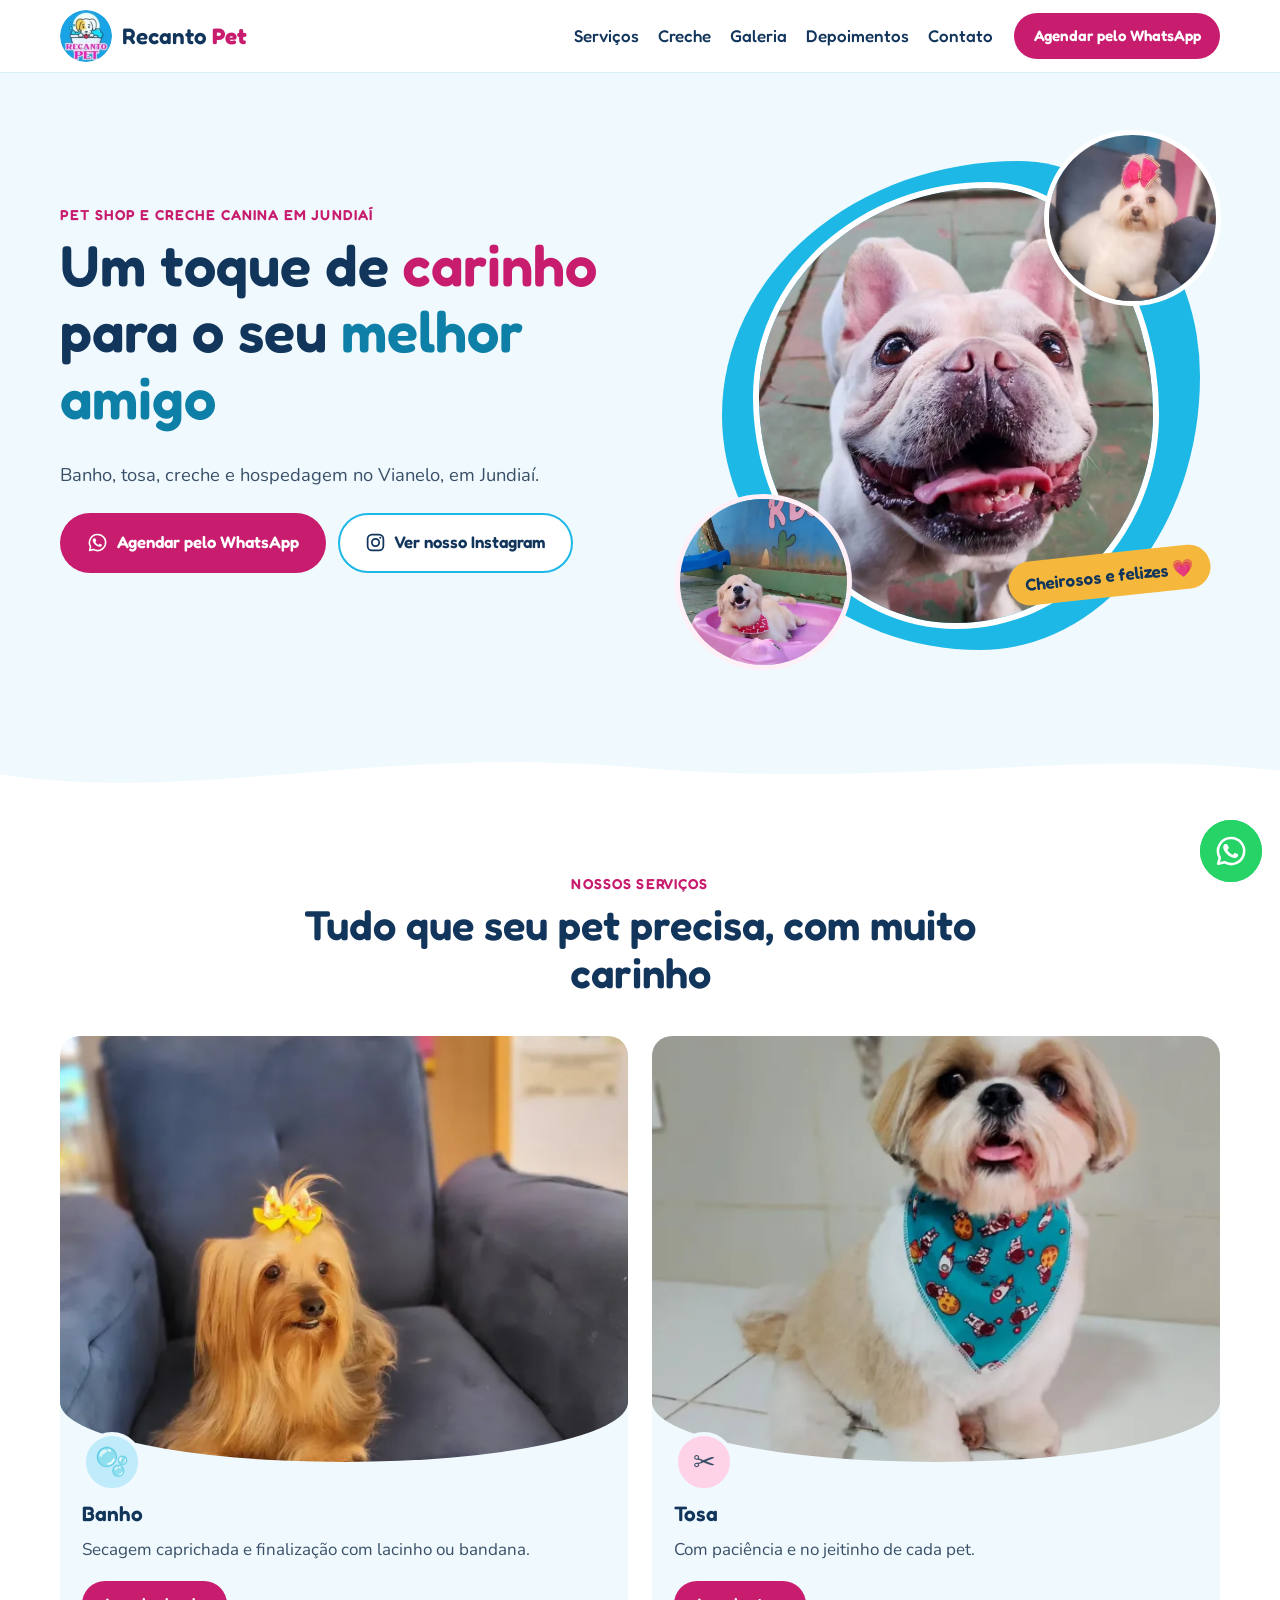
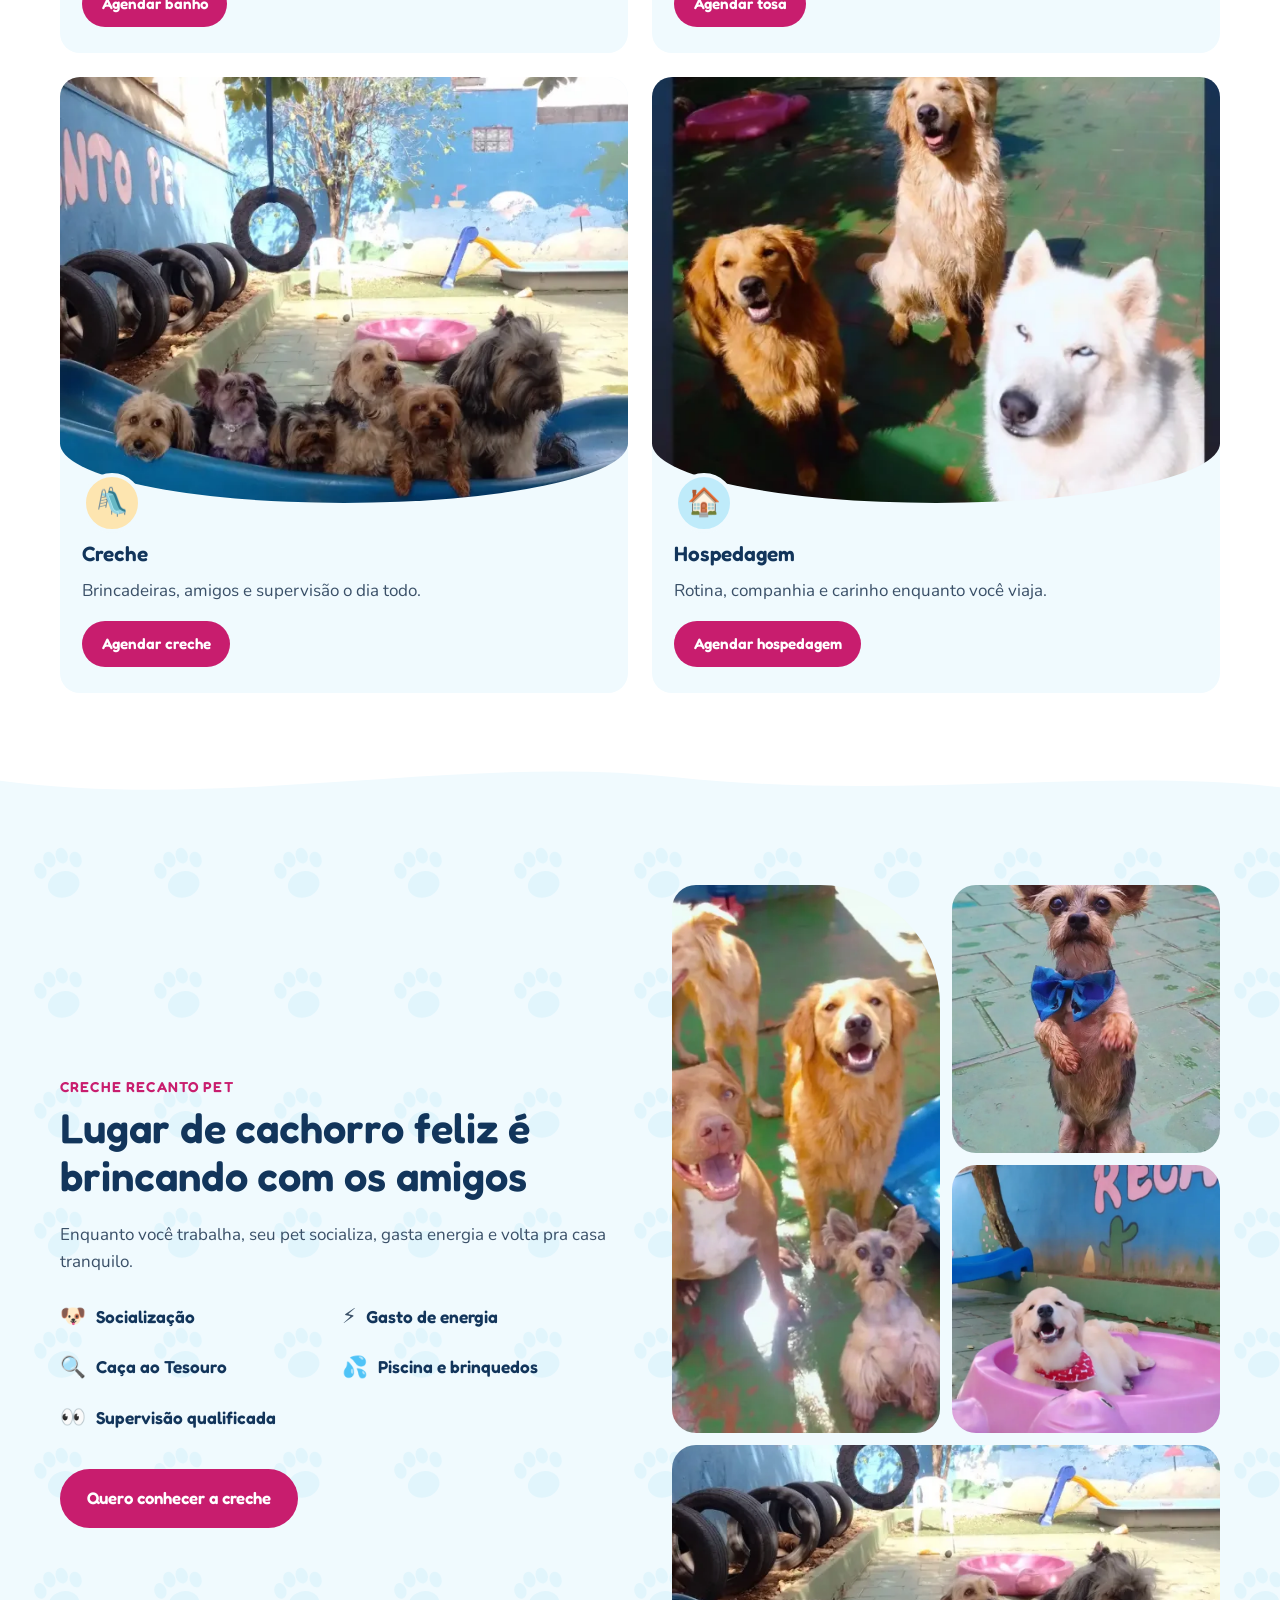
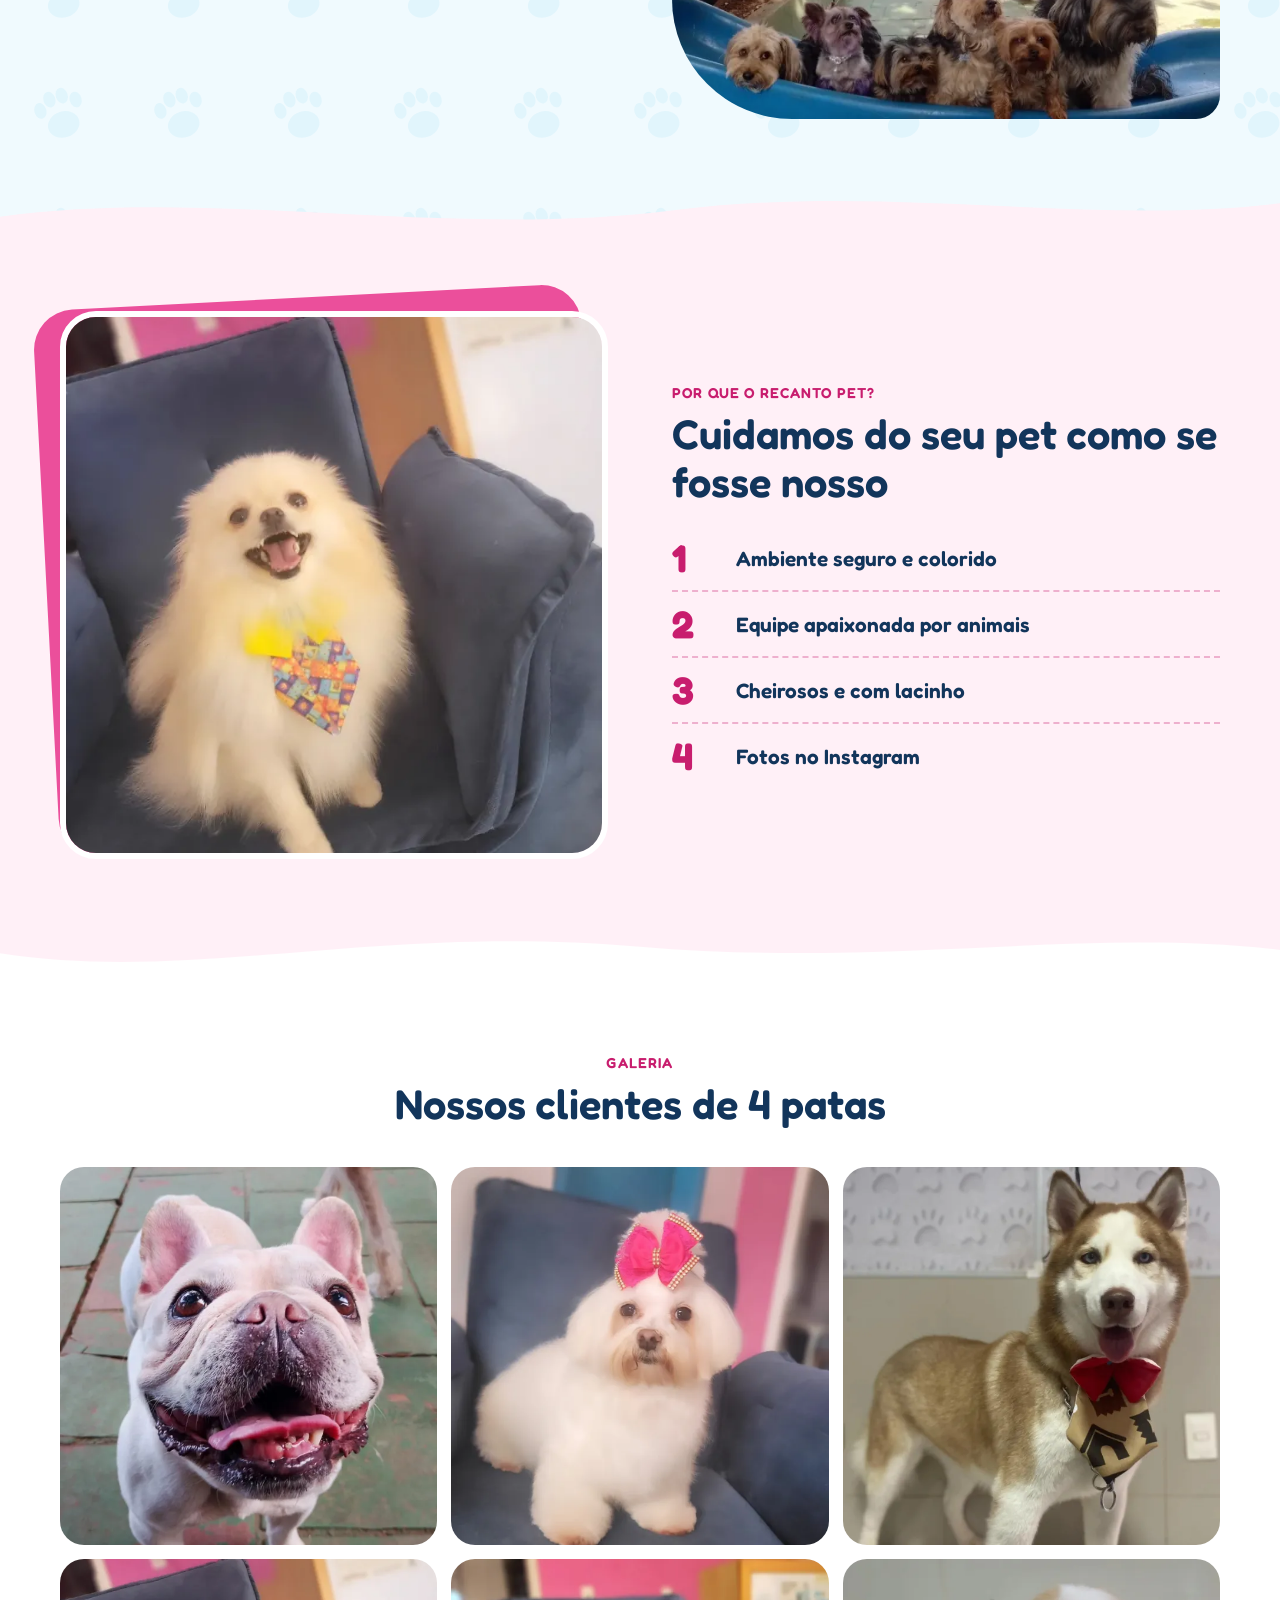
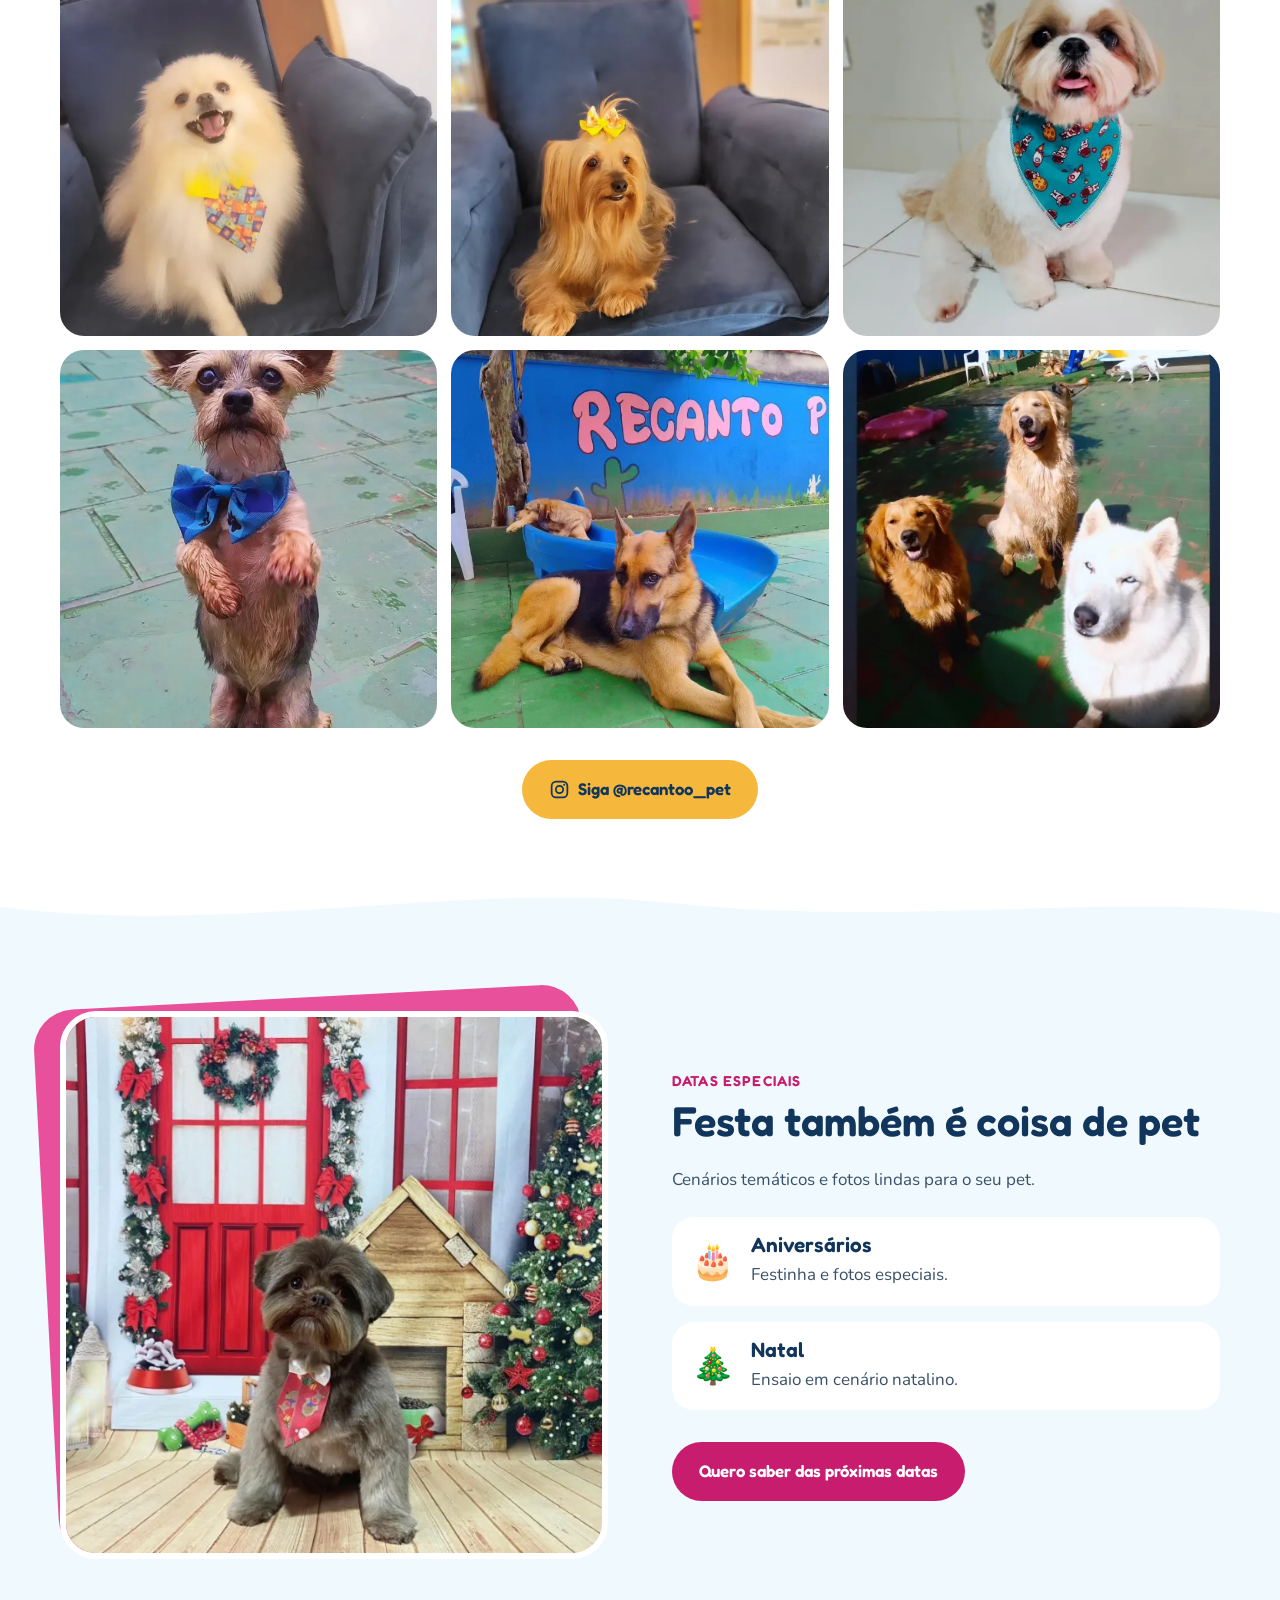
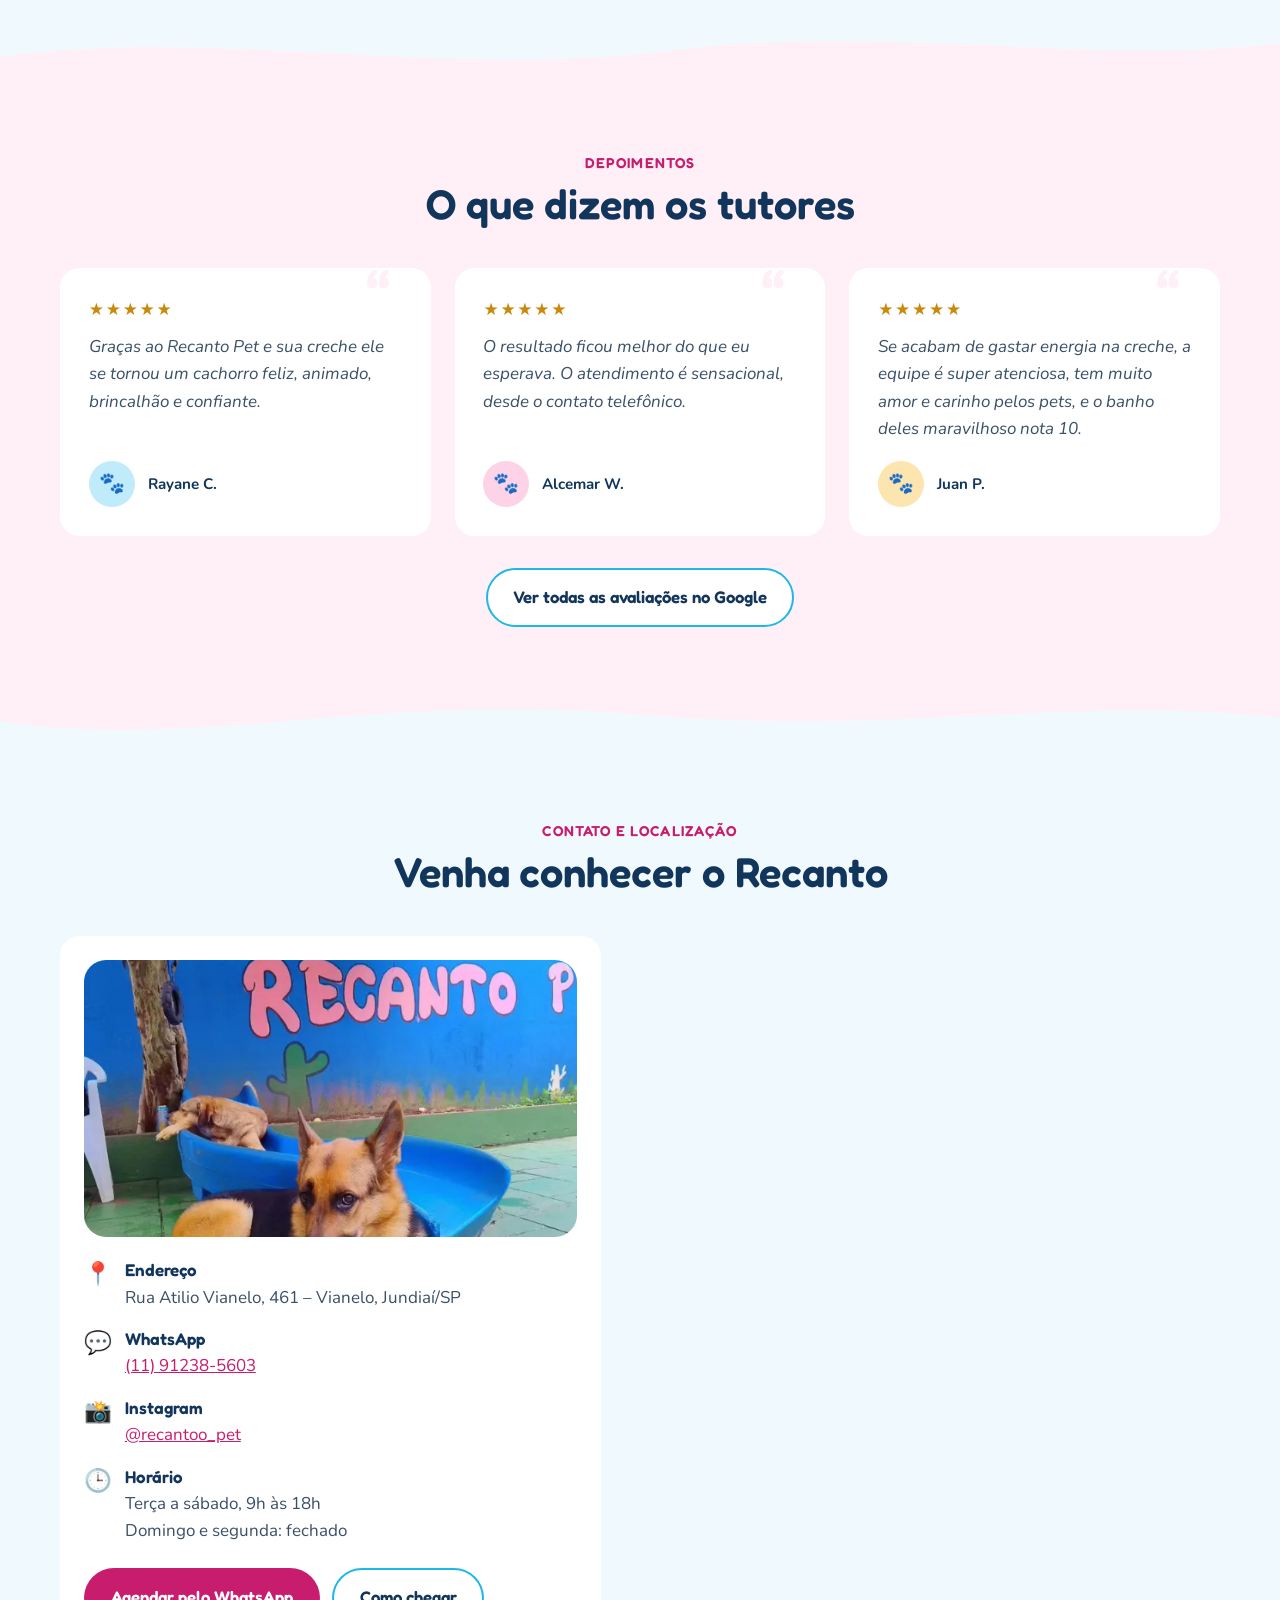
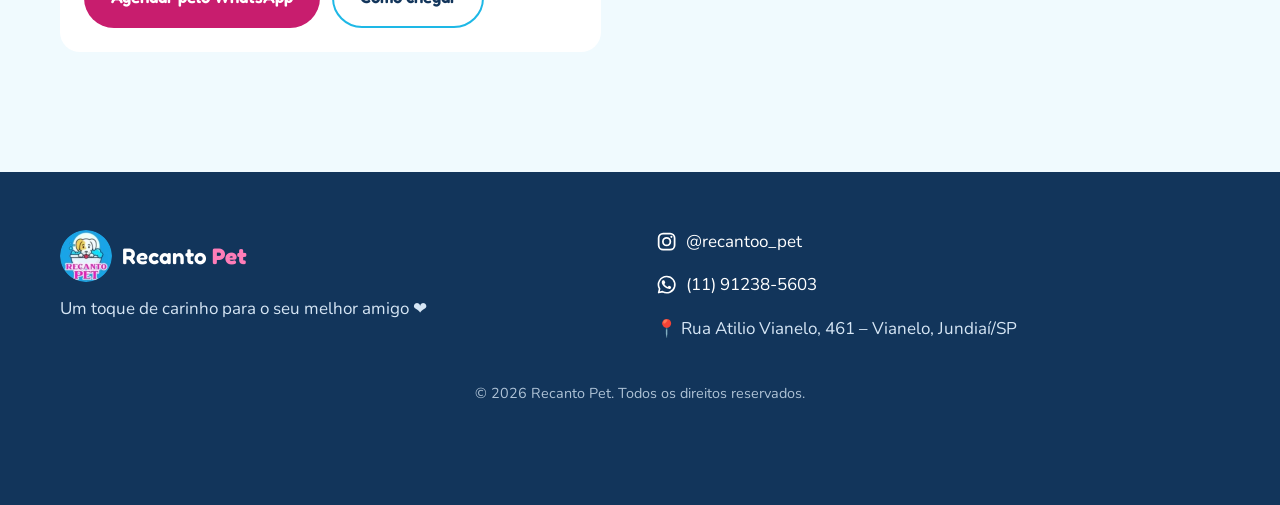
==== commit e827b89c: "Enxuga a página e usa avaliações reais do Google - Textos mais curtos no hero, serviços, creche, "po" ====
--- a/index.html
+++ b/index.html
@@ -91,7 +91,7 @@
     <div class="hero-text reveal">
       <p class="eyebrow">Pet shop e creche canina em Jundiaí</p>
       <h1>Um toque de <span class="hl-pink">carinho</span> para o seu <span class="hl-blue">melhor amigo</span></h1>
-      <p class="lead">Banho, tosa, creche e hospedagem no Vianelo, em Jundiaí. Aqui seu pet brinca, faz amigos e volta pra casa cheiroso e com lacinho.</p>
+      <p class="lead">Banho, tosa, creche e hospedagem no Vianelo, em Jundiaí.</p>
       <div class="cta-row">
         <a class="btn btn-pink" href="https://api.whatsapp.com/send?phone=5511912385603&text=Ol%C3%A1!%20Vim%20pelo%20site%20e%20gostaria%20de%20agendar%20um%20hor%C3%A1rio%20para%20meu%20pet%20%F0%9F%90%B6" target="_blank" rel="noopener">
           <svg class="ico" viewBox="0 0 24 24" aria-hidden="true"><use href="#i-wa"/></svg> Agendar pelo WhatsApp
@@ -100,9 +100,6 @@
           <svg class="ico" viewBox="0 0 24 24" aria-hidden="true"><use href="#i-ig"/></svg> Ver nosso Instagram
         </a>
       </div>
-      <ul class="chips" aria-label="Serviços">
-        <li>🫧 Banho</li><li>✂️ Tosa</li><li>🛝 Creche</li><li>🏠 Hospedagem</li>
-      </ul>
     </div>
 
     <div class="hero-collage reveal" aria-label="Fotos de clientes do Recanto Pet">
@@ -128,28 +125,28 @@
         <div class="service-photo"><img src="assets/img/banho-tosa-yorkshire-laco-1080.webp" srcset="assets/img/banho-tosa-yorkshire-laco-640.webp 640w, assets/img/banho-tosa-yorkshire-laco-1080.webp 1080w" sizes="(min-width:1160px) 560px, (min-width:640px) 46vw, 92vw" alt="Yorkshire de pelo longo e brilhante com laço amarelo, sentado no sofá azul" loading="lazy" width="1440" height="1440"></div>
         <span class="badge b-blue" aria-hidden="true">🫧</span>
         <h3>Banho</h3>
-        <p>Banho com todo cuidado, secagem caprichada e finalização com lacinho ou bandana. Seu pet sai cheiroso e lindo.</p>
+        <p>Secagem caprichada e finalização com lacinho ou bandana.</p>
         <a class="btn btn-pink btn-sm" href="https://api.whatsapp.com/send?phone=5511912385603&text=Ol%C3%A1!%20Vim%20pelo%20site%20e%20gostaria%20de%20agendar%20um%20banho%20para%20meu%20pet%20%F0%9F%90%B6" target="_blank" rel="noopener">Agendar banho</a>
       </article>
       <article class="service reveal">
         <div class="service-photo"><img src="assets/img/banho-tosa-shihtzu-bandana-1080.webp" srcset="assets/img/banho-tosa-shihtzu-bandana-640.webp 640w, assets/img/banho-tosa-shihtzu-bandana-1080.webp 1080w" sizes="(min-width:1160px) 560px, (min-width:640px) 46vw, 92vw" alt="Shih tzu tosado com bandana azul de astronautas" loading="lazy" width="1440" height="1440"></div>
         <span class="badge b-pink" aria-hidden="true">✂️</span>
         <h3>Tosa</h3>
-        <p>Tosa feita com paciência, respeitando o jeitinho e o conforto de cada pet. Do visual fofinho ao mais prático.</p>
+        <p>Com paciência e no jeitinho de cada pet.</p>
         <a class="btn btn-pink btn-sm" href="https://api.whatsapp.com/send?phone=5511912385603&text=Ol%C3%A1!%20Vim%20pelo%20site%20e%20gostaria%20de%20agendar%20uma%20tosa%20para%20meu%20pet%20%F0%9F%90%B6" target="_blank" rel="noopener">Agendar tosa</a>
       </article>
       <article class="service reveal">
         <div class="service-photo"><img src="assets/img/creche-turma-escorregador-1080.webp" srcset="assets/img/creche-turma-escorregador-640.webp 640w, assets/img/creche-turma-escorregador-1080.webp 1080w" sizes="(min-width:1160px) 560px, (min-width:640px) 46vw, 92vw" alt="Turminha de seis cachorros pequenos juntinhos no escorregador azul da creche" loading="lazy" width="1080" height="1080"></div>
         <span class="badge b-yellow" aria-hidden="true">🛝</span>
         <h3>Creche</h3>
-        <p>Um dia cheio de brincadeiras, amigos e gasto de energia, com supervisão o tempo todo. Ele volta cansadinho e feliz.</p>
+        <p>Brincadeiras, amigos e supervisão o dia todo.</p>
         <a class="btn btn-pink btn-sm" href="https://api.whatsapp.com/send?phone=5511912385603&text=Ol%C3%A1!%20Vim%20pelo%20site%20e%20gostaria%20de%20saber%20sobre%20a%20creche%20para%20meu%20pet%20%F0%9F%90%B6" target="_blank" rel="noopener">Agendar creche</a>
       </article>
       <article class="service reveal">
         <div class="service-photo"><img src="assets/img/creche-goldens-husky-1080.webp" srcset="assets/img/creche-goldens-husky-640.webp 640w, assets/img/creche-goldens-husky-1080.webp 1080w" sizes="(min-width:1160px) 560px, (min-width:640px) 46vw, 92vw" alt="Dois golden retrievers e um husky branco de olhos azuis sentados no pátio ao sol" loading="lazy" width="1251" height="1440"></div>
         <span class="badge b-blue" aria-hidden="true">🏠</span>
         <h3>Hospedagem</h3>
-        <p>Vai viajar? Seu melhor amigo fica num ambiente seguro, com rotina, companhia e muito carinho até você voltar.</p>
+        <p>Rotina, companhia e carinho enquanto você viaja.</p>
         <a class="btn btn-pink btn-sm" href="https://api.whatsapp.com/send?phone=5511912385603&text=Ol%C3%A1!%20Vim%20pelo%20site%20e%20gostaria%20de%20saber%20sobre%20a%20hospedagem%20para%20meu%20pet%20%F0%9F%90%B6" target="_blank" rel="noopener">Agendar hospedagem</a>
       </article>
     </div>
@@ -163,13 +160,13 @@
     <div class="split-text reveal">
       <p class="eyebrow">Creche Recanto Pet</p>
       <h2>Lugar de cachorro feliz é brincando com os amigos</h2>
-      <p>Nossa creche tem paredes coloridas, piscina, escorregador e muito espaço pra correr. Enquanto você trabalha, seu pet socializa, gasta energia e volta pra casa tranquilo.</p>
+      <p>Enquanto você trabalha, seu pet socializa, gasta energia e volta pra casa tranquilo.</p>
       <ul class="feature-list">
-        <li><span aria-hidden="true">🐶</span><div><b>Socialização</b>Convivência com outros cães de forma segura e divertida.</div></li>
-        <li><span aria-hidden="true">⚡</span><div><b>Gasto de energia</b>Corridas, brincadeiras e menos bagunça em casa.</div></li>
-        <li><span aria-hidden="true">🔍</span><div><b>Caça ao Tesouro</b>Atividade que estimula o olfato e a curiosidade.</div></li>
-        <li><span aria-hidden="true">💦</span><div><b>Piscina e brinquedos</b>Piscininha, escorregador, pneus e muita diversão.</div></li>
-        <li><span aria-hidden="true">👀</span><div><b>Supervisão qualificada</b>Equipe de olho em cada pet o tempo todo.</div></li>
+        <li><span aria-hidden="true">🐶</span><div><b>Socialização</b></div></li>
+        <li><span aria-hidden="true">⚡</span><div><b>Gasto de energia</b></div></li>
+        <li><span aria-hidden="true">🔍</span><div><b>Caça ao Tesouro</b></div></li>
+        <li><span aria-hidden="true">💦</span><div><b>Piscina e brinquedos</b></div></li>
+        <li><span aria-hidden="true">👀</span><div><b>Supervisão qualificada</b></div></li>
       </ul>
       <a class="btn btn-pink" href="https://api.whatsapp.com/send?phone=5511912385603&text=Ol%C3%A1!%20Vim%20pelo%20site%20e%20gostaria%20de%20saber%20sobre%20a%20creche%20para%20meu%20pet%20%F0%9F%90%B6" target="_blank" rel="noopener">Quero conhecer a creche</a>
     </div>
@@ -193,10 +190,10 @@
       <p class="eyebrow">Por que o Recanto Pet?</p>
       <h2>Cuidamos do seu pet como se fosse nosso</h2>
       <ol class="why">
-        <li><span class="why-n" aria-hidden="true">1</span><div><h3>Ambiente seguro e colorido</h3><p>Espaço pensado para os pets brincarem e descansarem com tranquilidade.</p></div></li>
-        <li><span class="why-n" aria-hidden="true">2</span><div><h3>Equipe apaixonada por animais</h3><p>Gente que ama o que faz e trata cada pet com paciência e carinho.</p></div></li>
-        <li><span class="why-n" aria-hidden="true">3</span><div><h3>Cheirosos e com lacinho</h3><p>Todo pet sai daqui cheiroso e com lacinho, gravatinha ou bandana.</p></div></li>
-        <li><span class="why-n" aria-hidden="true">4</span><div><h3>Fotos no Instagram</h3><p>Acompanhe o dia do seu pet com as fotos que postamos no nosso perfil.</p></div></li>
+        <li><span class="why-n" aria-hidden="true">1</span><div><h3>Ambiente seguro e colorido</h3></div></li>
+        <li><span class="why-n" aria-hidden="true">2</span><div><h3>Equipe apaixonada por animais</h3></div></li>
+        <li><span class="why-n" aria-hidden="true">3</span><div><h3>Cheirosos e com lacinho</h3></div></li>
+        <li><span class="why-n" aria-hidden="true">4</span><div><h3>Fotos no Instagram</h3></div></li>
       </ol>
     </div>
   </div>
@@ -209,7 +206,6 @@
     <header class="section-head reveal">
       <p class="eyebrow">Galeria</p>
       <h2>Nossos clientes de 4 patas</h2>
-      <p>Clique numa foto para ver maior.</p>
     </header>
     <div class="gallery reveal">
       <a href="assets/img/bulldog-frances-sorriso-1080.webp"><img src="assets/img/bulldog-frances-sorriso-1080.webp" srcset="assets/img/bulldog-frances-sorriso-640.webp 640w, assets/img/bulldog-frances-sorriso-1080.webp 1080w" sizes="(min-width:1160px) 380px, 32vw" alt="Bulldog francês branco sorrindo para a câmera" loading="lazy" width="1246" height="1440"></a>
@@ -237,10 +233,10 @@
     <div class="split-text reveal">
       <p class="eyebrow">Datas especiais</p>
       <h2>Festa também é coisa de pet</h2>
-      <p>Em datas especiais, preparamos cenários temáticos para o seu pet ganhar fotos lindas e ser o centro das atenções.</p>
+      <p>Cenários temáticos e fotos lindas para o seu pet.</p>
       <div class="event-cards">
-        <div class="event"><span aria-hidden="true">🎂</span><div><h3>Aniversários</h3><p>Festinha e fotos especiais pra comemorar mais um ano do seu melhor amigo.</p></div></div>
-        <div class="event"><span aria-hidden="true">🎄</span><div><h3>Natal</h3><p>Ensaio natalino em cenário decorado, com gravatinha e muito clima de festa.</p></div></div>
+        <div class="event"><span aria-hidden="true">🎂</span><div><h3>Aniversários</h3><p>Festinha e fotos especiais.</p></div></div>
+        <div class="event"><span aria-hidden="true">🎄</span><div><h3>Natal</h3><p>Ensaio em cenário natalino.</p></div></div>
       </div>
       <a class="btn btn-pink" href="https://api.whatsapp.com/send?phone=5511912385603&text=Ol%C3%A1!%20Vim%20pelo%20site%20e%20gostaria%20de%20saber%20sobre%20os%20ensaios%20tem%C3%A1ticos%20%F0%9F%90%B6" target="_blank" rel="noopener">Quero saber das próximas datas</a>
     </div>
@@ -252,7 +248,7 @@
 </section>
 
 <!-- ============ DEPOIMENTOS ============ -->
-<!-- EDITAR: troque os 3 textos abaixo por feedbacks reais de tutores (nome, nome do pet e o depoimento). -->
+<!-- Trechos de avaliações 5 estrelas do Google Maps (nov/2026). -->
 <section id="depoimentos" class="section bg-pink">
   <div class="container">
     <header class="section-head reveal">
@@ -262,56 +258,25 @@
     <div class="cards-3">
       <figure class="quote reveal">
         <div class="stars" aria-label="5 estrelas">★★★★★</div>
-        <blockquote>[Depoimento real do tutor aqui. Ex.: como o pet volta da creche, o cuidado no banho, o carinho da equipe.]</blockquote>
-        <figcaption><span class="avatar" aria-hidden="true">🐾</span><span><b>[Nome do tutor]</b>tutor(a) do [nome do pet]</span></figcaption>
+        <blockquote>Graças ao Recanto Pet e sua creche ele se tornou um cachorro feliz, animado, brincalhão e confiante.</blockquote>
+        <figcaption><span class="avatar" aria-hidden="true">🐾</span><span><b>Rayane C.</b></span></figcaption>
       </figure>
       <figure class="quote reveal">
         <div class="stars" aria-label="5 estrelas">★★★★★</div>
-        <blockquote>[Depoimento real do tutor aqui.]</blockquote>
-        <figcaption><span class="avatar a-pink" aria-hidden="true">🐾</span><span><b>[Nome do tutor]</b>tutor(a) do [nome do pet]</span></figcaption>
+        <blockquote>O resultado ficou melhor do que eu esperava. O atendimento é sensacional, desde o contato telefônico.</blockquote>
+        <figcaption><span class="avatar a-pink" aria-hidden="true">🐾</span><span><b>Alcemar W.</b></span></figcaption>
       </figure>
       <figure class="quote reveal">
         <div class="stars" aria-label="5 estrelas">★★★★★</div>
-        <blockquote>[Depoimento real do tutor aqui.]</blockquote>
-        <figcaption><span class="avatar a-yellow" aria-hidden="true">🐾</span><span><b>[Nome do tutor]</b>tutor(a) do [nome do pet]</span></figcaption>
+        <blockquote>Se acabam de gastar energia na creche, a equipe é super atenciosa, tem muito amor e carinho pelos pets, e o banho deles maravilhoso nota 10.</blockquote>
+        <figcaption><span class="avatar a-yellow" aria-hidden="true">🐾</span><span><b>Juan P.</b></span></figcaption>
       </figure>
     </div>
-  </div>
-  <svg class="wave" viewBox="0 0 1440 90" preserveAspectRatio="none" aria-hidden="true" style="color:#fff"><path d="M0,50 C220,95 420,5 720,40 C1000,72 1220,10 1440,45 L1440,90 L0,90Z"/></svg>
-</section>
-
-<!-- ============ FAQ ============ -->
-<!-- EDITAR: complete as respostas marcadas com [ ] com as informações oficiais (vacinas, busca e entrega). -->
-<section id="faq" class="section bg-white">
-  <div class="container narrow">
-    <header class="section-head reveal">
-      <p class="eyebrow">Dúvidas frequentes</p>
-      <h2>Perguntas que os tutores sempre fazem</h2>
-    </header>
-    <div class="faq reveal">
-      <details>
-        <summary>Qual é o horário de funcionamento?</summary>
-        <p>De terça a sábado, das 9h às 18h. Domingo e segunda ficamos fechados. Dúvidas? Chame a gente no <a href="https://api.whatsapp.com/send?phone=5511912385603" target="_blank" rel="noopener">WhatsApp (11) 91238-5603</a> que respondemos rapidinho.</p>
-      </details>
-      <details>
-        <summary>Quais vacinas são exigidas?</summary>
-        <p>[Preencher com as vacinas exigidas.] Para a segurança de todos os pets, consulte a lista pelo WhatsApp antes do primeiro dia.</p>
-      </details>
-      <details>
-        <summary>Como funciona a creche?</summary>
-        <p>Seu pet passa o dia brincando com outros cães sob supervisão da equipe, com piscina, escorregador, brinquedos e atividades como a Caça ao Tesouro, que estimula o olfato e a curiosidade. [Completar com horários de entrada e saída e planos.]</p>
-      </details>
-      <details>
-        <summary>Vocês buscam e levam o pet?</summary>
-        <p>[Preencher se há leva e traz e para quais bairros.] Pergunte pelo WhatsApp que explicamos tudo.</p>
-      </details>
-      <details>
-        <summary>Quanto custa?</summary>
-        <p>Os valores dependem do porte, da pelagem e do serviço. Mande uma mensagem no WhatsApp contando sobre o seu pet que passamos o orçamento.</p>
-      </details>
-    </div>
-  </div>
-  <svg class="wave" viewBox="0 0 1440 90" preserveAspectRatio="none" aria-hidden="true" style="color:#F0FAFE"><path d="M0,40 C260,85 520,0 760,35 C1010,70 1240,20 1440,50 L1440,90 L0,90Z"/></svg>
+    <div class="center reveal">
+      <a class="btn btn-ghost" href="https://www.google.com/maps/search/?api=1&amp;query=Recanto+Pet+Rua+Atilio+Vianelo+461+Jundia%C3%AD" target="_blank" rel="noopener">Ver todas as avaliações no Google</a>
+    </div>
+  </div>
+  <svg class="wave" viewBox="0 0 1440 90" preserveAspectRatio="none" aria-hidden="true" style="color:#F0FAFE"><path d="M0,50 C220,95 420,5 720,40 C1000,72 1220,10 1440,45 L1440,90 L0,90Z"/></svg>
 </section>
 
 <!-- ============ CONTATO ============ -->
--- a/style.css
+++ b/style.css
@@ -4,7 +4,7 @@
   --amarelo:#F5B83D;
   --marinho:#12355B; --texto:#3A5068;
   --bg-blue:#F0FAFE; --bg-pink:#FFF0F7; --branco:#fff;
-  --raio:20px; --sombra:4px 4px 0 var(--marinho);  /* contorno + sombra dura, como as letras pintadas no muro */
+  --raio:20px; --sombra:none;
   --font-title:'Fredoka','Baloo 2',system-ui,sans-serif;
   --font-body:'Nunito',system-ui,sans-serif;
 }
@@ -35,11 +35,11 @@
 .btn{display:inline-flex;align-items:center;justify-content:center;gap:.5em;font-family:var(--font-title);font-weight:600;font-size:1.05rem;padding:.85em 1.5em;border-radius:999px;text-decoration:none;border:2px solid transparent;transition:transform .2s,box-shadow .2s,background .2s;cursor:pointer}
 .btn:hover{transform:translateY(-2px)}
 .btn-sm{font-size:.95rem;padding:.6em 1.15em}
-.btn-pink{background:var(--rosa-forte);color:#fff;box-shadow:4px 4px 0 var(--marinho)}
+.btn-pink{background:var(--rosa-forte);color:#fff}
 .btn-pink:hover{background:#B0175F}
 .btn-ghost{background:#fff;color:var(--marinho);border-color:var(--turquesa)}
 .btn-ghost:hover{background:var(--turquesa);color:var(--marinho)}
-.btn-ig{background:var(--amarelo);color:var(--marinho);box-shadow:4px 4px 0 var(--marinho)}
+.btn-ig{background:var(--amarelo);color:var(--marinho)}
 .ico{width:1.25em;height:1.25em;flex:none}
 
 /* Header */
@@ -71,7 +71,7 @@
 .hl-pink{color:var(--rosa-forte)} .hl-blue{color:var(--turquesa-txt)}
 .cta-row{display:flex;flex-wrap:wrap;gap:.75rem;margin:1.5rem 0}
 .chips{list-style:none;padding:0;margin:0;display:flex;flex-wrap:wrap;gap:.5rem}
-.chips li{background:#fff;border-radius:999px;padding:.35em .9em;font-weight:700;color:var(--marinho);border:2px solid var(--marinho);font-size:.95rem}
+.chips li{background:#fff;border-radius:999px;padding:.35em .9em;font-weight:700;color:var(--marinho);font-size:.95rem}
 .hero-collage{position:relative;aspect-ratio:1;max-width:520px;margin-inline:auto;width:100%}
 .blob-bg{position:absolute;inset:4% 2% 2% 6%;background:var(--turquesa);border-radius:62% 38% 46% 54% / 52% 44% 56% 48%;animation:morph 12s ease-in-out infinite}
 .hc-main{position:absolute;inset:8% 10% 6% 12%;width:78%;height:86%;object-fit:cover;border-radius:58% 42% 50% 50% / 48% 52% 48% 52%;border:6px solid #fff;box-shadow:var(--sombra)}
@@ -100,15 +100,14 @@
 .cards-4{display:grid;gap:1.5rem}
 @media (min-width:640px){.cards-4{grid-template-columns:repeat(2,1fr)}}
 @media (min-width:640px){.service-photo{aspect-ratio:16/9}}
-.service{position:relative;background:#fff;border-radius:var(--raio);padding:0 1.4rem 1.6rem;box-shadow:var(--sombra);border:2px solid var(--marinho);display:flex;flex-direction:column;transition:transform .25s,box-shadow .25s}
-.service:hover{transform:translate(-3px,-3px);box-shadow:7px 7px 0 var(--marinho)}
+.service{position:relative;background:var(--bg-blue);border-radius:var(--raio);padding:0 1.4rem 1.6rem;display:flex;flex-direction:column}
 .service-photo{margin:0 -1.4rem;aspect-ratio:4/3;overflow:hidden;border-radius:var(--raio) var(--raio) 50% 50% / var(--raio) var(--raio) 14% 14%}
-.service-photo img{width:100%;height:100%;object-fit:cover;transition:transform .5s}
-.service:hover .service-photo img{transform:scale(1.06)}
+.service-photo img{width:100%;height:100%;object-fit:cover;transition:transform .6s ease}
+.service:hover .service-photo img{transform:scale(1.03)}
 .service .badge{margin:-30px 0 .6rem;align-self:flex-start;position:relative}
 .service p{flex:1}
 .service .btn{align-self:flex-start}
-.badge{display:grid;place-items:center;width:60px;height:60px;border-radius:50%;font-size:1.7rem;border:2px solid var(--marinho)}
+.badge{display:grid;place-items:center;width:60px;height:60px;border-radius:50%;font-size:1.7rem;border:4px solid var(--bg-blue)}
 .b-blue{background:#BFEBFA} .b-pink{background:#FFD3E7} .b-yellow{background:#FDE5B0}
 
 /* Creche / split */
@@ -118,9 +117,9 @@
   .split{grid-template-columns:1fr 1fr;gap:4rem}
   .split-rev .split-text{order:2}
 }
-.feature-list{list-style:none;padding:0;margin:1.5rem 0 2rem;display:grid;gap:.9rem}
-.feature-list li{display:flex;gap:.9rem;align-items:flex-start;padding:.7rem 0;border-bottom:2px dashed rgba(18,53,91,.2)}
-.feature-list li>span{font-size:1.5rem;line-height:1.2}
+.feature-list{list-style:none;padding:0;margin:1.2rem 0 1.8rem;display:grid;grid-template-columns:repeat(auto-fill,minmax(210px,1fr));gap:.4rem 1rem}
+.feature-list li{display:flex;gap:.6rem;align-items:center;padding:.35rem 0}
+.feature-list li>span{font-size:1.3rem}
 .feature-list b{display:block;font-family:var(--font-title);font-weight:600;color:var(--marinho);font-size:1.08rem}
 .mosaic{display:grid;grid-template-columns:1fr 1fr;gap:12px}
 .mosaic img{width:100%;height:100%;object-fit:cover;border-radius:24px;aspect-ratio:1}
@@ -129,10 +128,10 @@
 
 /* Por que */
 .why{list-style:none;padding:0;margin:0}
-.why li{display:flex;gap:1.1rem;padding:1.1rem 0;border-bottom:2px dashed rgba(200,29,110,.3)}
+.why li{display:flex;gap:1rem;align-items:center;padding:.8rem 0;border-bottom:2px dashed rgba(200,29,110,.3)}
 .why li:last-child{border-bottom:0}
 .why-n{font-family:var(--font-title);font-weight:700;font-size:2.4rem;line-height:1;color:var(--rosa-forte);min-width:2.2ch}
-.why h3{margin-bottom:.25em}
+.why h3{margin:0}
 .why p{margin:0}
 
 /* Galeria */
@@ -154,7 +153,7 @@
 
 /* Datas */
 .event-cards{display:grid;gap:1rem;margin:1.5rem 0 2rem}
-.event{display:flex;gap:1rem;background:#fff;border-radius:22px;padding:1rem 1.2rem;border:2px solid var(--marinho)}
+.event{display:flex;gap:1rem;background:#fff;border-radius:22px;padding:1rem 1.2rem}
 .event>span{font-size:2.2rem}
 .event h3{margin-bottom:.2em}
 .event p{margin:0}
@@ -165,7 +164,7 @@
 /* Depoimentos */
 .cards-3{display:grid;gap:1.5rem}
 @media (min-width:860px){.cards-3{grid-template-columns:repeat(3,1fr)}}
-.quote{margin:0;background:#fff;border-radius:var(--raio);padding:1.8rem;box-shadow:var(--sombra);border:2px solid var(--marinho);position:relative;display:flex;flex-direction:column}
+.quote{margin:0;background:#fff;border-radius:var(--raio);padding:1.8rem;box-shadow:var(--sombra);position:relative;display:flex;flex-direction:column}
 .quote::before{content:"“";position:absolute;top:-.15em;right:.4em;font-family:var(--font-title);font-size:6rem;color:var(--bg-pink);line-height:1}
 .stars{color:#C98A0B;letter-spacing:.1em;margin-bottom:.6rem}
 .quote blockquote{margin:0 0 1.2rem;flex:1;font-style:italic}
@@ -174,26 +173,18 @@
 .avatar{display:grid;place-items:center;width:46px;height:46px;border-radius:50%;background:#BFEBFA;font-size:1.3rem}
 .a-pink{background:#FFD3E7} .a-yellow{background:#FDE5B0}
 
-/* FAQ */
-.faq details{background:var(--bg-blue);border-radius:22px;margin-bottom:.8rem;padding:0 1.3rem;transition:background .2s}
-.faq details[open]{background:var(--bg-pink)}
-.faq summary{cursor:pointer;list-style:none;padding:1.1rem 2rem 1.1rem 0;font-family:var(--font-title);font-weight:600;font-size:1.12rem;color:var(--marinho);position:relative}
-.faq summary::-webkit-details-marker{display:none}
-.faq summary::after{content:"+";position:absolute;right:0;top:50%;transform:translateY(-50%);width:30px;height:30px;border-radius:50%;background:#fff;display:grid;place-items:center;color:var(--rosa-forte);font-size:1.3rem;transition:transform .25s}
-.faq details[open] summary::after{transform:translateY(-50%) rotate(45deg)}
-.faq details p{padding-bottom:1.1rem;margin:0}
 
 /* Contato */
 .contact{display:grid;gap:1.5rem}
 @media (min-width:900px){.contact{grid-template-columns:1fr 1.1fr}}
-.contact-card{background:#fff;border-radius:var(--raio);padding:1.5rem;border:2px solid var(--marinho)}
+.contact-card{background:#fff;border-radius:var(--raio);padding:1.5rem}
 .contact-photo{width:100%;aspect-ratio:16/9;object-fit:cover;object-position:center 35%;border-radius:22px;margin-bottom:1.2rem}
 .contact-list{list-style:none;padding:0;margin:0;display:grid;gap:.9rem}
 .contact-list li{display:flex;gap:.8rem}
 .contact-list li>span{font-size:1.4rem}
 .contact-list b{display:block;font-family:var(--font-title);font-weight:600;color:var(--marinho)}
 .contact .cta-row{margin-bottom:0}
-.map{border-radius:var(--raio);overflow:hidden;box-shadow:var(--sombra);border:2px solid var(--marinho);min-height:360px}
+.map{border-radius:var(--raio);overflow:hidden;box-shadow:var(--sombra);min-height:360px}
 .map iframe{width:100%;height:100%;min-height:360px;border:0;display:block}
 
 /* Footer */
@@ -209,7 +200,7 @@
 .copy{text-align:center;font-size:.9rem;margin:2.5rem 0 0;opacity:.8}
 
 /* WhatsApp flutuante */
-.wa-float{position:fixed;right:18px;bottom:18px;z-index:60;width:62px;height:62px;border-radius:50%;background:#25D366;color:#fff;display:grid;place-items:center;box-shadow:3px 3px 0 var(--marinho);transition:transform .2s}
+.wa-float{position:fixed;right:18px;bottom:18px;z-index:60;width:62px;height:62px;border-radius:50%;background:#25D366;color:#fff;display:grid;place-items:center;transition:transform .2s}
 .wa-float svg{width:34px;height:34px}
 .wa-float:hover{transform:scale(1.08)}
 .wa-float::before{content:"";position:absolute;inset:0;border-radius:50%;background:#25D366;animation:pulse 2.4s ease-out infinite;z-index:-1}
